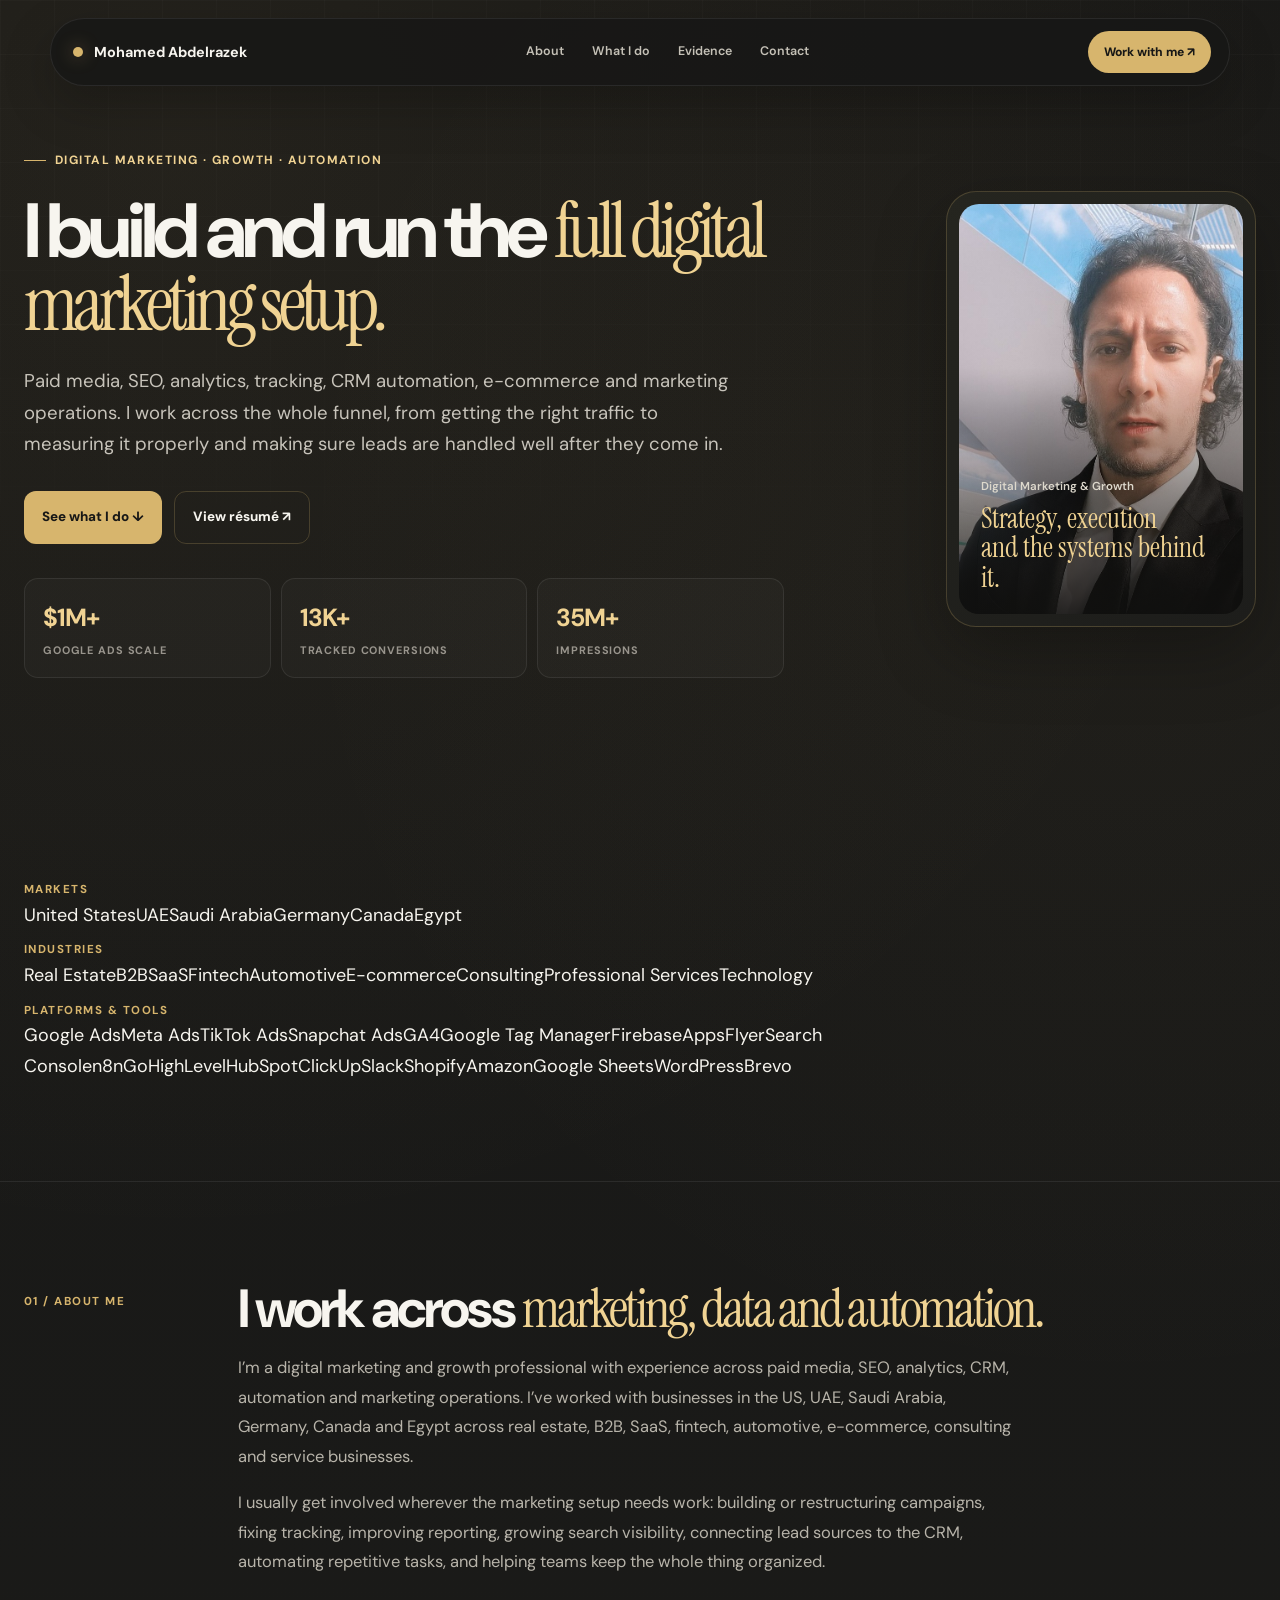
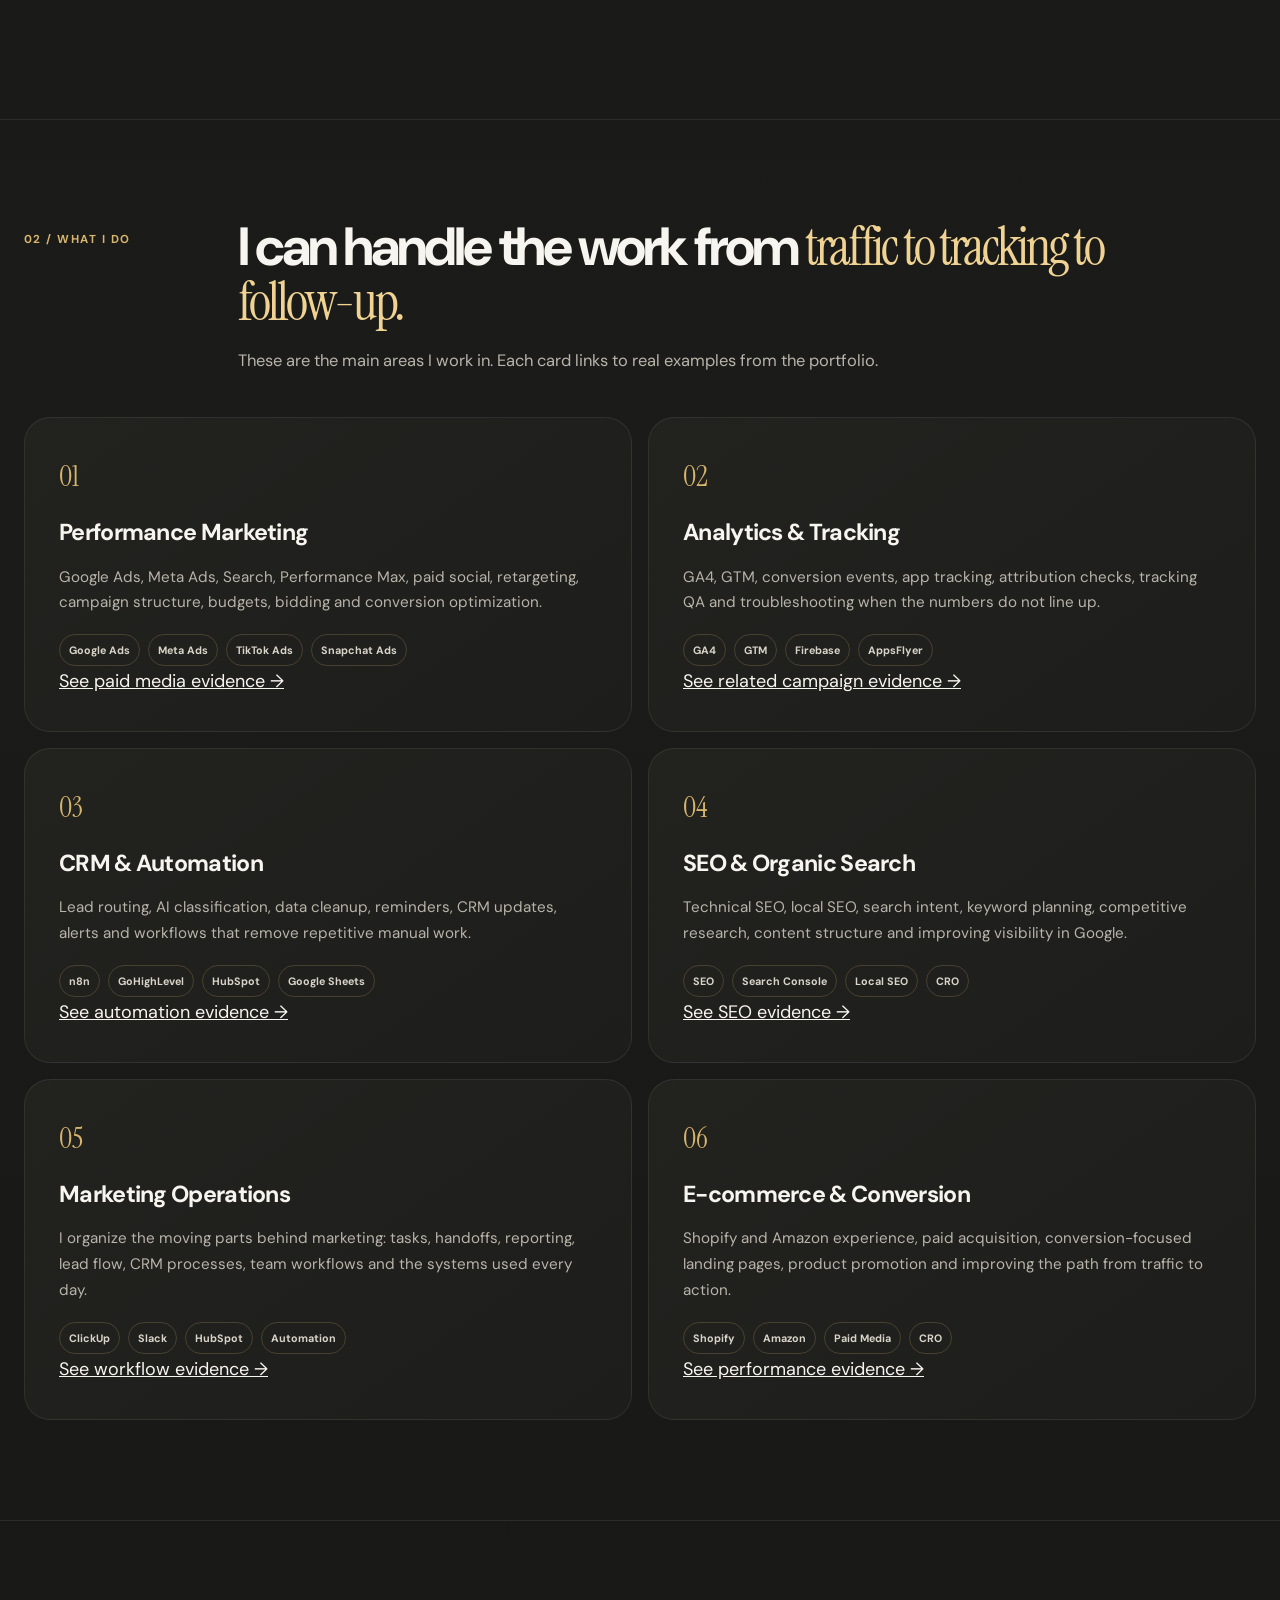
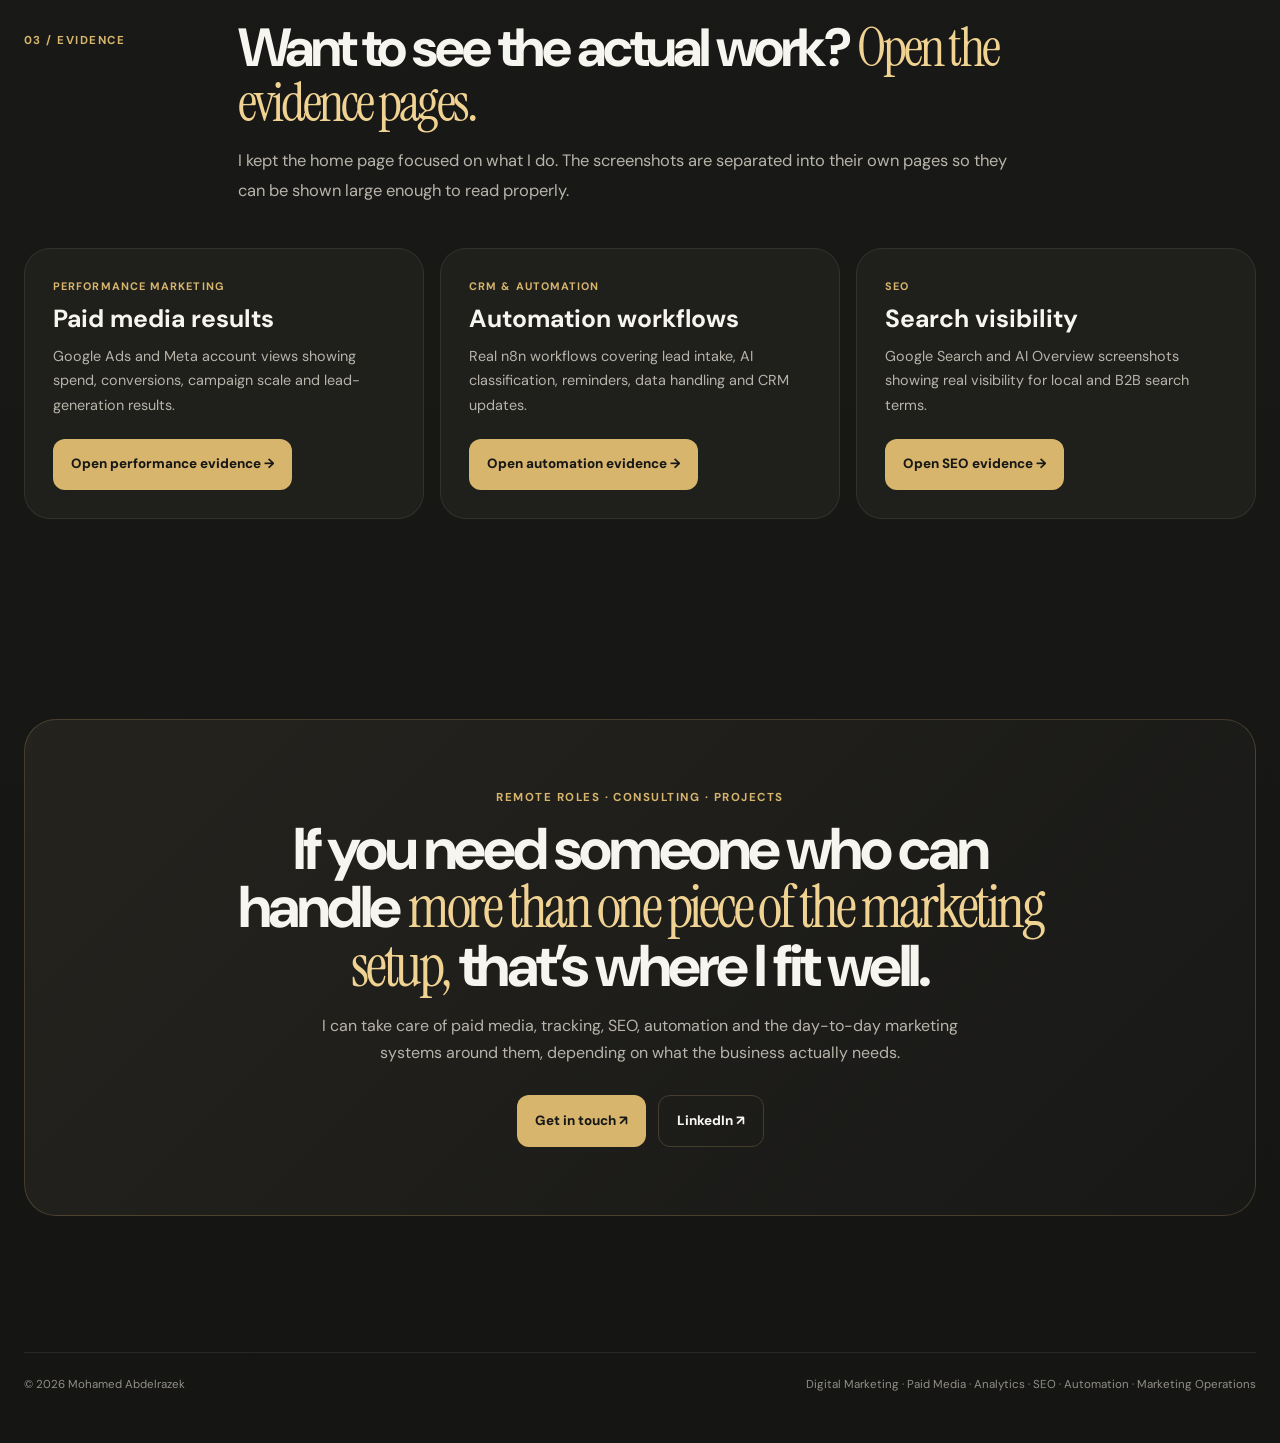
==== index.html @ c256bc40 "Rewrite portfolio home in natural language and broaden digital marketing positioning" ====
<!doctype html>
<html lang="en">
<head>
<meta charset="utf-8">
<meta name="viewport" content="width=device-width,initial-scale=1">
<meta name="theme-color" content="#171716">
<meta name="description" content="Mohamed Abdelrazek — Digital Marketing, Performance Marketing, SEO, Analytics, CRM Automation and Marketing Operations.">
<title>Mohamed Abdelrazek — Digital Marketing & Growth</title>
<link rel="preconnect" href="https://fonts.googleapis.com">
<link rel="preconnect" href="https://fonts.gstatic.com" crossorigin>
<link href="https://fonts.googleapis.com/css2?family=DM+Sans:wght@400;500;600;700;800&family=Instrument+Serif:ital@0;1&display=swap" rel="stylesheet">
<link rel="stylesheet" href="portfolio.css">
</head>
<body class="fade">
<div class="progress" id="progress"></div>

<nav class="nav" id="nav">
  <a class="brand" href="#top"><span class="brand-dot"></span>Mohamed Abdelrazek</a>
  <div class="navlinks">
    <a href="#about">About</a>
    <a href="#capabilities">What I do</a>
    <a href="#evidence">Evidence</a>
    <a href="#contact">Contact</a>
  </div>
  <a class="navcta" href="#contact">Work with me ↗</a>
  <button class="menu" id="menu" aria-label="Open navigation">☰</button>
</nav>

<main id="top">
<section class="hero">
  <div class="wrap hero-grid">
    <div>
      <div class="eyebrow">Digital Marketing · Growth · Automation</div>
      <h1>I build and run the <span class="serif">full digital marketing setup.</span></h1>
      <p class="hero-copy">Paid media, SEO, analytics, tracking, CRM automation, e-commerce and marketing operations. I work across the whole funnel, from getting the right traffic to measuring it properly and making sure leads are handled well after they come in.</p>

      <div class="actions">
        <a class="btn btn-gold" href="#capabilities">See what I do ↓</a>
        <a class="btn btn-outline" href="D-Mohamed_Abdelrazek_Resume.pdf" target="_blank" rel="noopener">View résumé ↗</a>
      </div>

      <div class="hero-metrics">
        <div class="hero-metric"><strong>$1M+</strong><span>Google Ads scale</span></div>
        <div class="hero-metric"><strong>13K+</strong><span>Tracked conversions</span></div>
        <div class="hero-metric"><strong>35M+</strong><span>Impressions</span></div>
      </div>
    </div>

    <div class="portrait-card">
      <div class="portrait">
        <div class="portrait-copy">
          <small>Digital Marketing & Growth</small>
          <strong>Strategy, execution<br>and the systems behind it.</strong>
        </div>
      </div>
    </div>
  </div>
</section>

<section id="overview" class="overview-section">
  <div class="wrap overview-grid">
    <div class="overview-block">
      <div class="kicker">Markets</div>
      <div class="overview-list">
        <span>United States</span><span>UAE</span><span>Saudi Arabia</span><span>Germany</span><span>Canada</span><span>Egypt</span>
      </div>
    </div>

    <div class="overview-block">
      <div class="kicker">Industries</div>
      <div class="overview-list">
        <span>Real Estate</span><span>B2B</span><span>SaaS</span><span>Fintech</span><span>Automotive</span><span>E-commerce</span><span>Consulting</span><span>Professional Services</span><span>Technology</span>
      </div>
    </div>

    <div class="overview-block">
      <div class="kicker">Platforms & tools</div>
      <div class="overview-list tools-list">
        <span>Google Ads</span><span>Meta Ads</span><span>TikTok Ads</span><span>Snapchat Ads</span><span>GA4</span><span>Google Tag Manager</span><span>Firebase</span><span>AppsFlyer</span><span>Search Console</span><span>n8n</span><span>GoHighLevel</span><span>HubSpot</span><span>ClickUp</span><span>Slack</span><span>Shopify</span><span>Amazon</span><span>Google Sheets</span><span>WordPress</span><span>Brevo</span>
      </div>
    </div>
  </div>
</section>

<div class="divider"></div>

<section id="about">
  <div class="wrap">
    <div class="section-head">
      <div class="kicker">01 / About me</div>
      <div>
        <h2 class="title">I work across <span class="serif">marketing, data and automation.</span></h2>
        <p class="sub">I’m a digital marketing and growth professional with experience across paid media, SEO, analytics, CRM, automation and marketing operations. I’ve worked with businesses in the US, UAE, Saudi Arabia, Germany, Canada and Egypt across real estate, B2B, SaaS, fintech, automotive, e-commerce, consulting and service businesses.</p>
        <p class="sub">I usually get involved wherever the marketing setup needs work: building or restructuring campaigns, fixing tracking, improving reporting, growing search visibility, connecting lead sources to the CRM, automating repetitive tasks, and helping teams keep the whole thing organized.</p>
      </div>
    </div>
  </div>
</section>

<div class="divider"></div>

<section id="capabilities">
  <div class="wrap">
    <div class="section-head">
      <div class="kicker">02 / What I do</div>
      <div>
        <h2 class="title">I can handle the work from <span class="serif">traffic to tracking to follow-up.</span></h2>
        <p class="sub">These are the main areas I work in. Each card links to real examples from the portfolio.</p>
      </div>
    </div>

    <div class="cap-grid cap-grid-six">
      <article class="cap cap-linked">
        <div class="num">01</div>
        <h3>Performance Marketing</h3>
        <p>Google Ads, Meta Ads, Search, Performance Max, paid social, retargeting, campaign structure, budgets, bidding and conversion optimization.</p>
        <div class="tags"><span class="tag">Google Ads</span><span class="tag">Meta Ads</span><span class="tag">TikTok Ads</span><span class="tag">Snapchat Ads</span></div>
        <a class="card-link" href="performance.html">See paid media evidence →</a>
      </article>

      <article class="cap cap-linked">
        <div class="num">02</div>
        <h3>Analytics & Tracking</h3>
        <p>GA4, GTM, conversion events, app tracking, attribution checks, tracking QA and troubleshooting when the numbers do not line up.</p>
        <div class="tags"><span class="tag">GA4</span><span class="tag">GTM</span><span class="tag">Firebase</span><span class="tag">AppsFlyer</span></div>
        <a class="card-link" href="performance.html">See related campaign evidence →</a>
      </article>

      <article class="cap cap-linked">
        <div class="num">03</div>
        <h3>CRM & Automation</h3>
        <p>Lead routing, AI classification, data cleanup, reminders, CRM updates, alerts and workflows that remove repetitive manual work.</p>
        <div class="tags"><span class="tag">n8n</span><span class="tag">GoHighLevel</span><span class="tag">HubSpot</span><span class="tag">Google Sheets</span></div>
        <a class="card-link" href="automation.html">See automation evidence →</a>
      </article>

      <article class="cap cap-linked">
        <div class="num">04</div>
        <h3>SEO & Organic Search</h3>
        <p>Technical SEO, local SEO, search intent, keyword planning, competitive research, content structure and improving visibility in Google.</p>
        <div class="tags"><span class="tag">SEO</span><span class="tag">Search Console</span><span class="tag">Local SEO</span><span class="tag">CRO</span></div>
        <a class="card-link" href="seo.html">See SEO evidence →</a>
      </article>

      <article class="cap cap-linked">
        <div class="num">05</div>
        <h3>Marketing Operations</h3>
        <p>I organize the moving parts behind marketing: tasks, handoffs, reporting, lead flow, CRM processes, team workflows and the systems used every day.</p>
        <div class="tags"><span class="tag">ClickUp</span><span class="tag">Slack</span><span class="tag">HubSpot</span><span class="tag">Automation</span></div>
        <a class="card-link" href="automation.html">See workflow evidence →</a>
      </article>

      <article class="cap cap-linked">
        <div class="num">06</div>
        <h3>E-commerce & Conversion</h3>
        <p>Shopify and Amazon experience, paid acquisition, conversion-focused landing pages, product promotion and improving the path from traffic to action.</p>
        <div class="tags"><span class="tag">Shopify</span><span class="tag">Amazon</span><span class="tag">Paid Media</span><span class="tag">CRO</span></div>
        <a class="card-link" href="performance.html">See performance evidence →</a>
      </article>
    </div>
  </div>
</section>

<div class="divider"></div>

<section id="evidence">
  <div class="wrap">
    <div class="section-head">
      <div class="kicker">03 / Evidence</div>
      <div>
        <h2 class="title">Want to see the actual work? <span class="serif">Open the evidence pages.</span></h2>
        <p class="sub">I kept the home page focused on what I do. The screenshots are separated into their own pages so they can be shown large enough to read properly.</p>
      </div>
    </div>

    <div class="evidence-home text-evidence">
      <article class="evidence-card evidence-text-card">
        <div class="evidence-body">
          <span class="mini">Performance Marketing</span>
          <h3>Paid media results</h3>
          <p>Google Ads and Meta account views showing spend, conversions, campaign scale and lead-generation results.</p>
          <a class="btn btn-gold" href="performance.html">Open performance evidence →</a>
        </div>
      </article>

      <article class="evidence-card evidence-text-card">
        <div class="evidence-body">
          <span class="mini">CRM & Automation</span>
          <h3>Automation workflows</h3>
          <p>Real n8n workflows covering lead intake, AI classification, reminders, data handling and CRM updates.</p>
          <a class="btn btn-gold" href="automation.html">Open automation evidence →</a>
        </div>
      </article>

      <article class="evidence-card evidence-text-card">
        <div class="evidence-body">
          <span class="mini">SEO</span>
          <h3>Search visibility</h3>
          <p>Google Search and AI Overview screenshots showing real visibility for local and B2B search terms.</p>
          <a class="btn btn-gold" href="seo.html">Open SEO evidence →</a>
        </div>
      </article>
    </div>
  </div>
</section>

<section id="contact">
  <div class="wrap">
    <div class="contact">
      <div class="kicker">Remote roles · consulting · projects</div>
      <h2>If you need someone who can handle <span class="serif">more than one piece of the marketing setup,</span> that’s where I fit well.</h2>
      <p>I can take care of paid media, tracking, SEO, automation and the day-to-day marketing systems around them, depending on what the business actually needs.</p>
      <div class="actions" style="justify-content:center">
        <a class="btn btn-gold" href="mailto:moe-abdelrazek@outlook.com">Get in touch ↗</a>
        <a class="btn btn-outline" href="https://www.linkedin.com/in/moe-abdelrazek/" target="_blank" rel="noopener">LinkedIn ↗</a>
      </div>
    </div>
  </div>
</section>
</main>

<footer>
  <div class="wrap foot">
    <span>© 2026 Mohamed Abdelrazek</span>
    <span>Digital Marketing · Paid Media · Analytics · SEO · Automation · Marketing Operations</span>
  </div>
</footer>

<script>
const p=document.getElementById('progress'),n=document.getElementById('nav'),m=document.getElementById('menu');
function prog(){const x=document.documentElement.scrollHeight-innerHeight;p.style.width=(x?scrollY/x*100:0)+'%'}
addEventListener('scroll',prog,{passive:true});prog();
m.addEventListener('click',()=>n.classList.toggle('open'));
document.querySelectorAll('.navlinks a').forEach(a=>a.addEventListener('click',()=>n.classList.remove('open')));
</script>
</body>
</html>
---- portfolio.css ----
:root{
  --bg:#171716;
  --bg2:#1d1d1a;
  --surface:#23231f;
  --surface2:#2a2924;
  --white:#f7f5ef;
  --muted:#b8b4aa;
  --gold:#d7b56d;
  --gold2:#f0d393;
  --line:rgba(215,181,109,.22);
  --line2:rgba(255,255,255,.08);
  --shadow:0 24px 70px rgba(0,0,0,.28);
  --max:1280px;
  --radius:26px;
}
*{box-sizing:border-box}
html{scroll-behavior:smooth}
body{
  margin:0;
  color:var(--white);
  background:
    radial-gradient(circle at 14% 3%,rgba(215,181,109,.07),transparent 24%),
    radial-gradient(circle at 88% 12%,rgba(215,181,109,.045),transparent 20%),
    linear-gradient(180deg,#171716 0%,#1b1b19 45%,#151514 100%);
  font-family:"DM Sans",system-ui,sans-serif;
  font-size:18px;
  line-height:1.7;
}
body:before{
  content:"";
  position:fixed;inset:0;z-index:-2;pointer-events:none;
  background-image:
    linear-gradient(rgba(255,255,255,.018) 1px,transparent 1px),
    linear-gradient(90deg,rgba(255,255,255,.018) 1px,transparent 1px);
  background-size:54px 54px;
  mask-image:linear-gradient(to bottom,#000,transparent 80%);
}
a{color:inherit}
img{max-width:100%}
.wrap{width:min(var(--max),calc(100% - 48px));margin:auto}
.progress{position:fixed;left:0;top:0;width:0;height:3px;z-index:4000;background:linear-gradient(90deg,var(--gold),var(--gold2))}
.nav{
  position:fixed;z-index:3000;top:18px;left:50%;transform:translateX(-50%);
  width:min(1180px,calc(100% - 30px));height:68px;
  padding:0 18px 0 22px;
  display:flex;align-items:center;justify-content:space-between;gap:18px;
  border:1px solid var(--line2);border-radius:999px;
  background:rgba(23,23,22,.88);backdrop-filter:blur(16px);
  box-shadow:0 18px 50px rgba(0,0,0,.22)
}
.brand{display:flex;align-items:center;gap:11px;text-decoration:none;font-size:.9rem;font-weight:700;white-space:nowrap}
.brand-dot{width:10px;height:10px;border-radius:50%;background:var(--gold);box-shadow:0 0 18px rgba(215,181,109,.45)}
.navlinks{display:flex;gap:4px}
.navlinks a{padding:9px 12px;border-radius:999px;text-decoration:none;color:#c5c1b7;font-size:.78rem;font-weight:600;transition:.18s ease}
.navlinks a:hover,.navlinks a.active{background:rgba(215,181,109,.11);color:var(--gold2)}
.navcta{padding:11px 16px;border-radius:999px;text-decoration:none;background:var(--gold);color:#171716;font-size:.76rem;font-weight:800;transition:.18s ease}
.navcta:hover{background:var(--gold2)}
.menu{display:none;border:0;background:none;color:var(--white);font-size:1.25rem;cursor:pointer}

.hero{min-height:760px;display:grid;align-items:center;padding:140px 0 92px}
.hero-grid{display:grid;grid-template-columns:minmax(0,1.38fr) minmax(290px,.62fr);gap:74px;align-items:center}
.eyebrow{display:inline-flex;align-items:center;gap:9px;color:var(--gold2);font-size:.75rem;font-weight:700;letter-spacing:.12em;text-transform:uppercase}
.eyebrow:before{content:"";width:22px;height:1px;background:var(--gold)}
h1,h2,h3,p{margin-top:0}
h1{max-width:840px;margin:24px 0 24px;font-size:clamp(3.5rem,6vw,6rem);line-height:.96;letter-spacing:-.065em}
.serif{font-family:"Instrument Serif",serif;font-weight:400;color:var(--gold2)}
.hero-copy{max-width:720px;color:#c7c3ba;font-size:1.16rem;line-height:1.7;margin-bottom:30px}
.actions{display:flex;flex-wrap:wrap;gap:12px}
.btn{display:inline-flex;align-items:center;justify-content:center;gap:8px;padding:14px 18px;border-radius:12px;text-decoration:none;font-size:.84rem;font-weight:800;transition:.18s ease}
.btn-gold{background:var(--gold);color:#171716}
.btn-gold:hover{background:var(--gold2)}
.btn-outline{border:1px solid var(--line);background:transparent;color:var(--white)}
.btn-outline:hover{border-color:var(--gold);color:var(--gold2)}
.hero-metrics{display:grid;grid-template-columns:repeat(3,1fr);gap:10px;margin-top:34px;max-width:760px}
.hero-metric{padding:18px;border:1px solid var(--line2);border-radius:14px;background:rgba(255,255,255,.025)}
.hero-metric strong{display:block;color:var(--gold2);font-size:1.55rem;letter-spacing:-.04em}
.hero-metric span{display:block;margin-top:2px;color:#99958d;font-size:.68rem;text-transform:uppercase;letter-spacing:.08em;font-weight:700}
.portrait-card{justify-self:end;width:310px;padding:12px;border:1px solid var(--line);border-radius:30px;background:linear-gradient(145deg,#25251f,#1d1d1b);box-shadow:var(--shadow)}
.portrait{height:410px;border-radius:20px;position:relative;overflow:hidden;background:linear-gradient(to top,rgba(16,16,15,.9),rgba(16,16,15,.02) 60%),url('profile.jpg') center 16%/cover no-repeat}
.portrait-copy{position:absolute;left:22px;right:22px;bottom:22px}
.portrait-copy small{color:#ddd8cc;font-size:.72rem;font-weight:600}
.portrait-copy strong{display:block;margin-top:4px;font-family:"Instrument Serif",serif;font-weight:400;color:var(--gold2);font-size:1.75rem;line-height:1.05}

.band{border-top:1px solid var(--line2);border-bottom:1px solid var(--line2);background:#1a1a18}
.band-row{display:grid;grid-template-columns:repeat(4,1fr)}
.band-item{padding:24px 26px;border-right:1px solid var(--line2)}
.band-item:last-child{border-right:0}
.band-item strong{display:block;color:var(--gold2);font-size:1.8rem;letter-spacing:-.04em}
.band-item span{font-size:.7rem;color:#99958d;text-transform:uppercase;letter-spacing:.08em;font-weight:700}

section{padding:100px 0}
.section-head{display:grid;grid-template-columns:180px 1fr;gap:34px;margin-bottom:42px}
.kicker{padding-top:10px;color:var(--gold);font-size:.72rem;font-weight:700;letter-spacing:.13em;text-transform:uppercase}
.title{max-width:880px;margin:0;font-size:clamp(2.6rem,4.2vw,4.4rem);line-height:1.02;letter-spacing:-.055em}
.sub{max-width:780px;margin:16px 0 0;color:var(--muted);font-size:1.03rem;line-height:1.8}
.divider{height:1px;background:var(--line2);margin:0}

.cap-grid{display:grid;grid-template-columns:repeat(2,1fr);gap:16px}
.cap{padding:34px;border:1px solid var(--line2);border-radius:var(--radius);background:linear-gradient(145deg,#22221f,#1d1d1b)}
.cap .num{font-family:"Instrument Serif",serif;color:var(--gold);font-size:1.8rem}
.cap h3{margin:12px 0 12px;font-size:1.45rem;letter-spacing:-.03em}
.cap p{margin:0;color:var(--muted);font-size:.95rem}
.tags{display:flex;flex-wrap:wrap;gap:8px;margin-top:18px}
.tag{padding:6px 9px;border:1px solid var(--line);border-radius:999px;color:#d9d4c9;font-size:.67rem;font-weight:700}

.approach{display:grid;grid-template-columns:1fr 1fr;gap:16px}
.approach-card{padding:36px;border-left:2px solid var(--gold);background:#1d1d1b}
.approach-card h3{font-size:1.5rem;margin-bottom:10px}
.approach-card p{color:var(--muted);font-size:.96rem;margin:0}

.evidence-home{display:grid;grid-template-columns:repeat(3,1fr);gap:16px}
.evidence-card{display:flex;flex-direction:column;overflow:hidden;border:1px solid var(--line2);border-radius:var(--radius);background:#1f1f1c;min-height:100%}
.evidence-preview{height:280px;position:relative;display:flex;align-items:center;justify-content:center;background:#111}
.evidence-preview img{width:100%;height:100%;object-fit:contain}
.evidence-body{padding:28px;display:flex;flex-direction:column;flex:1}
.evidence-body .mini{color:var(--gold);font-size:.68rem;font-weight:700;text-transform:uppercase;letter-spacing:.1em}
.evidence-body h3{font-size:1.55rem;line-height:1.15;margin:10px 0 10px}
.evidence-body p{color:var(--muted);font-size:.9rem;line-height:1.7;margin-bottom:22px}
.evidence-body .btn{margin-top:auto;align-self:flex-start}
.mask-paid{position:absolute;left:0;top:0;width:28%;height:100%;background:rgba(28,28,26,.82);backdrop-filter:blur(9px)}
.mask-paid:after{content:"CLIENT ANONYMIZED";position:absolute;left:12px;top:12px;padding:5px 7px;border:1px solid var(--line);border-radius:999px;background:#1b1b19;color:#d8d1c0;font-size:.48rem;font-weight:700;letter-spacing:.07em}
.mask-auto{position:absolute;left:0;top:0;width:56%;height:54px;background:rgba(27,27,25,.78);backdrop-filter:blur(10px)}

.markets{display:grid;grid-template-columns:1fr 1fr;gap:22px;padding:38px;border:1px solid var(--line2);border-radius:var(--radius);background:#1e1e1b}
.market-grid{display:grid;grid-template-columns:repeat(3,1fr);gap:8px}
.market{padding:13px 10px;text-align:center;border:1px solid var(--line2);border-radius:10px;color:#d8d3c8;font-size:.78rem;font-weight:700}
.industry-list{display:flex;flex-wrap:wrap;gap:8px}
.industry{padding:7px 10px;border:1px solid var(--line);border-radius:999px;color:#d6d0c4;font-size:.7rem;font-weight:700}

.contact{padding:68px 36px;text-align:center;border:1px solid var(--line);border-radius:32px;background:linear-gradient(135deg,#24231e,#181817)}
.contact .kicker{padding-top:0}
.contact h2{max-width:860px;margin:12px auto 16px;font-size:clamp(2.7rem,4.6vw,4.8rem);line-height:1;letter-spacing:-.055em}
.contact p{max-width:700px;margin:0 auto 28px;color:var(--muted);font-size:1rem}

footer{padding:36px 0 48px;color:#928e86;font-size:.72rem}
.foot{display:flex;justify-content:space-between;gap:18px;border-top:1px solid var(--line2);padding-top:22px}

/* evidence pages */
.proof-hero{padding:145px 0 58px}
.proof-hero h1{font-size:clamp(3.3rem,5.5vw,5.5rem);margin-bottom:18px}
.proof-hero p{max-width:790px;color:var(--muted);font-size:1.05rem}
.proof-nav{display:flex;flex-wrap:wrap;gap:10px;margin-top:26px}
.gallery{display:grid;grid-template-columns:1fr;gap:28px}
.shot{overflow:hidden;border:1px solid var(--line2);border-radius:26px;background:#20201d;box-shadow:0 16px 45px rgba(0,0,0,.18)}
.shot-media{position:relative;background:#0f0f0e;padding:18px;cursor:zoom-in}
.shot-media img{display:block;width:100%;height:auto;max-height:none;object-fit:contain;border-radius:12px}
.shot-caption{display:flex;justify-content:space-between;gap:18px;align-items:center;padding:18px 22px}
.shot-caption strong{font-size:1rem}
.shot-caption span{color:#9e9a90;font-size:.74rem}
.back{display:inline-flex;align-items:center;gap:8px;color:var(--gold2);text-decoration:none;font-size:.8rem;font-weight:700;margin-bottom:24px}
.notice{margin-bottom:32px;padding:18px 20px;border-left:2px solid var(--gold);background:#1d1d1a;color:#c9c4b8;font-size:.88rem}

/* lightbox */
.lightbox{position:fixed;inset:0;z-index:5000;display:none;align-items:center;justify-content:center;padding:22px;background:rgba(8,8,8,.94)}
.lightbox.open{display:flex}
.lightbox-stage{position:relative;max-width:97vw;max-height:94vh;overflow:auto;background:#111;padding:10px;border-radius:16px}
.lightbox img{display:block;width:auto;max-width:none;min-width:min(1600px,94vw);height:auto;border-radius:10px}
.lb-paid{position:absolute;left:10px;top:10px;width:28%;height:calc(100% - 20px);background:rgba(20,20,19,.82);backdrop-filter:blur(10px);border-radius:10px 0 0 10px}
.lb-auto{position:absolute;left:10px;top:10px;width:56%;height:58px;background:rgba(20,20,19,.82);backdrop-filter:blur(10px)}
.close{position:fixed;right:20px;top:18px;width:44px;height:44px;border-radius:50%;border:1px solid var(--line);background:#1c1c1a;color:var(--white);font-size:1.15rem;cursor:pointer}

/* intentionally restrained motion */
.fade{animation:fade .35s ease both}
@keyframes fade{from{opacity:0}to{opacity:1}}

@media(max-width:1000px){
  .navlinks{display:none}.menu{display:block}
  .nav.open .navlinks{display:flex;position:absolute;left:0;right:0;top:74px;flex-direction:column;padding:12px;border:1px solid var(--line2);border-radius:18px;background:#1b1b19}
  .hero-grid,.section-head,.markets{grid-template-columns:1fr}
  .portrait-card{justify-self:start}
  .section-head{gap:8px}
  .evidence-home{grid-template-columns:1fr}
  .evidence-preview{height:420px}
}
@media(max-width:760px){
  body{font-size:17px}.wrap{width:min(var(--max),calc(100% - 28px))}.navcta{display:none}
  .hero{min-height:auto;padding:118px 0 70px}h1{font-size:3.15rem}.title{font-size:2.6rem}
  .portrait-card{width:255px}.portrait{height:330px}
  .hero-metrics,.band-row,.cap-grid,.approach,.market-grid{grid-template-columns:1fr}
  .band-item{border-right:0;border-bottom:1px solid var(--line2)}.band-item:last-child{border-bottom:0}
  section{padding:74px 0}.evidence-preview{height:260px}
  .shot-media{padding:8px}.shot-caption,.foot{flex-direction:column;align-items:flex-start}
  .contact{padding:48px 22px}
}
@media(prefers-reduced-motion:reduce){*{animation:none!important;transition:none!important;scroll-behavior:auto!important}}
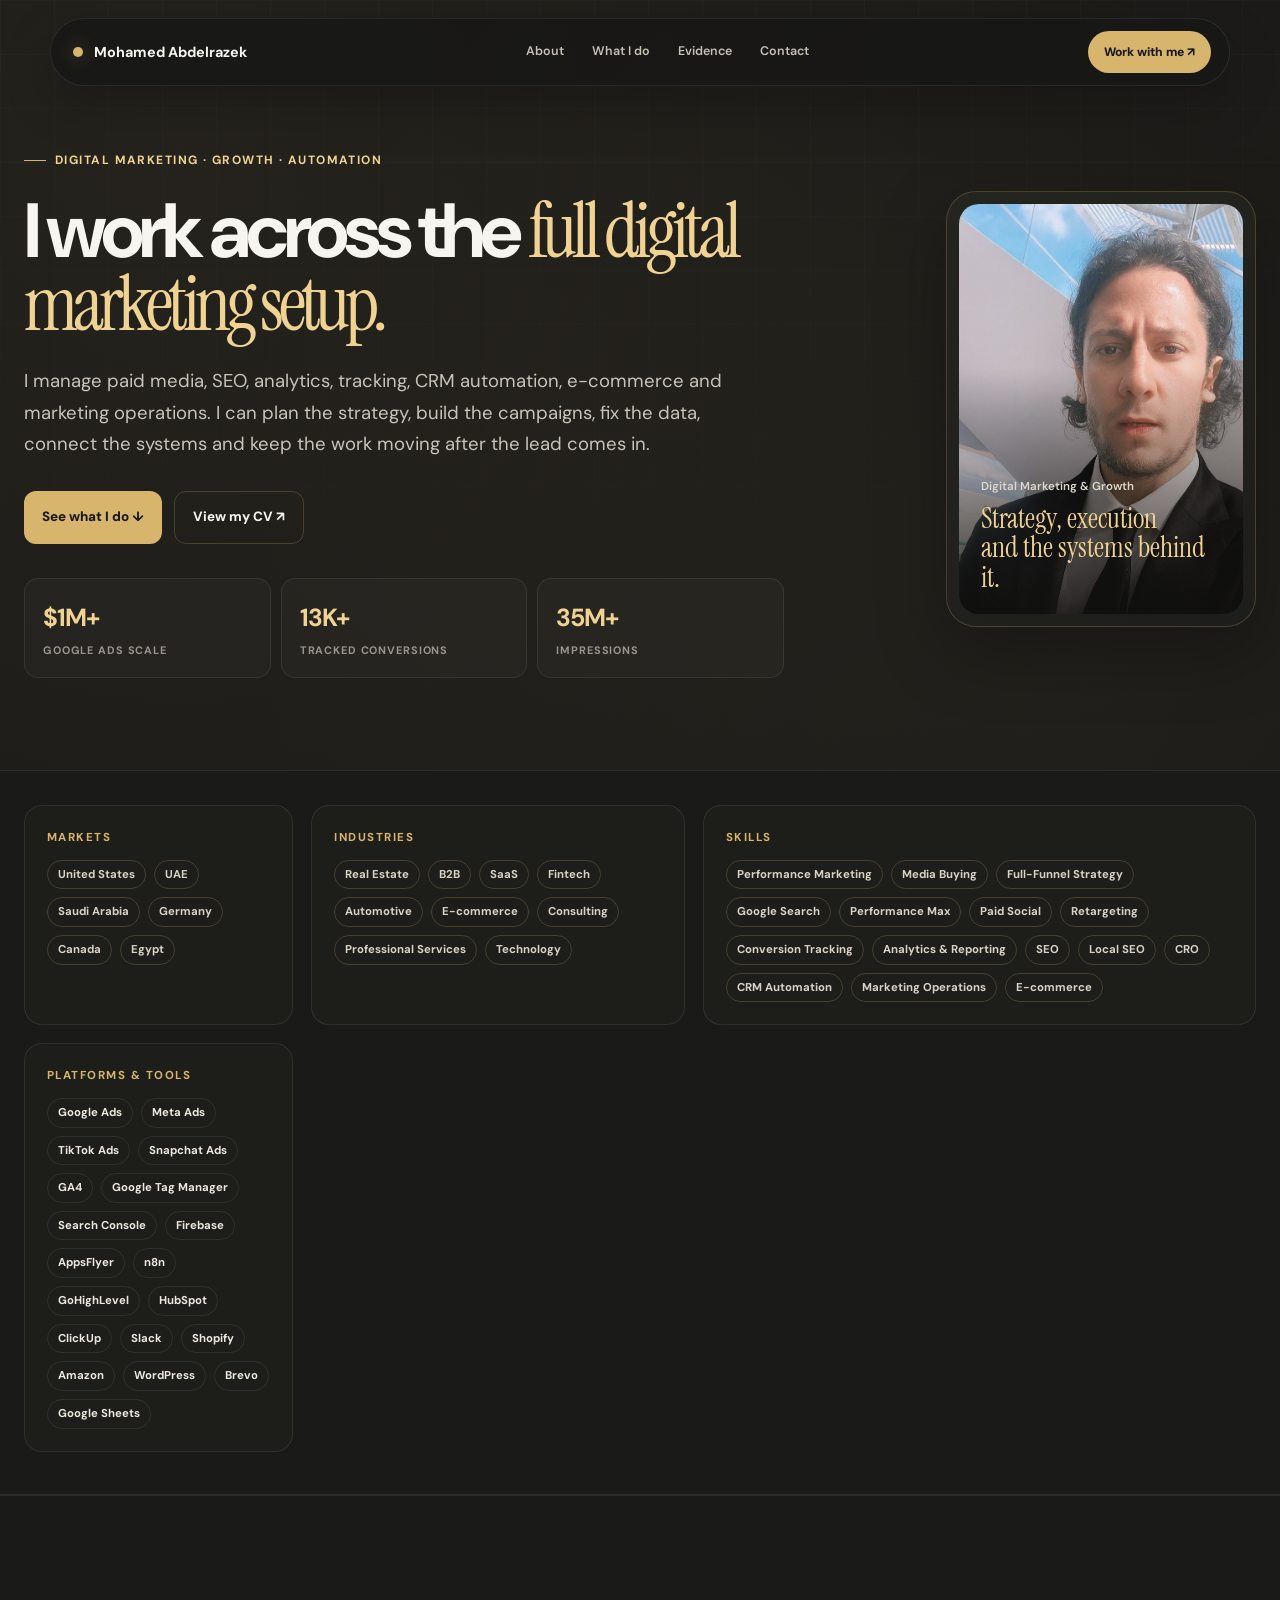
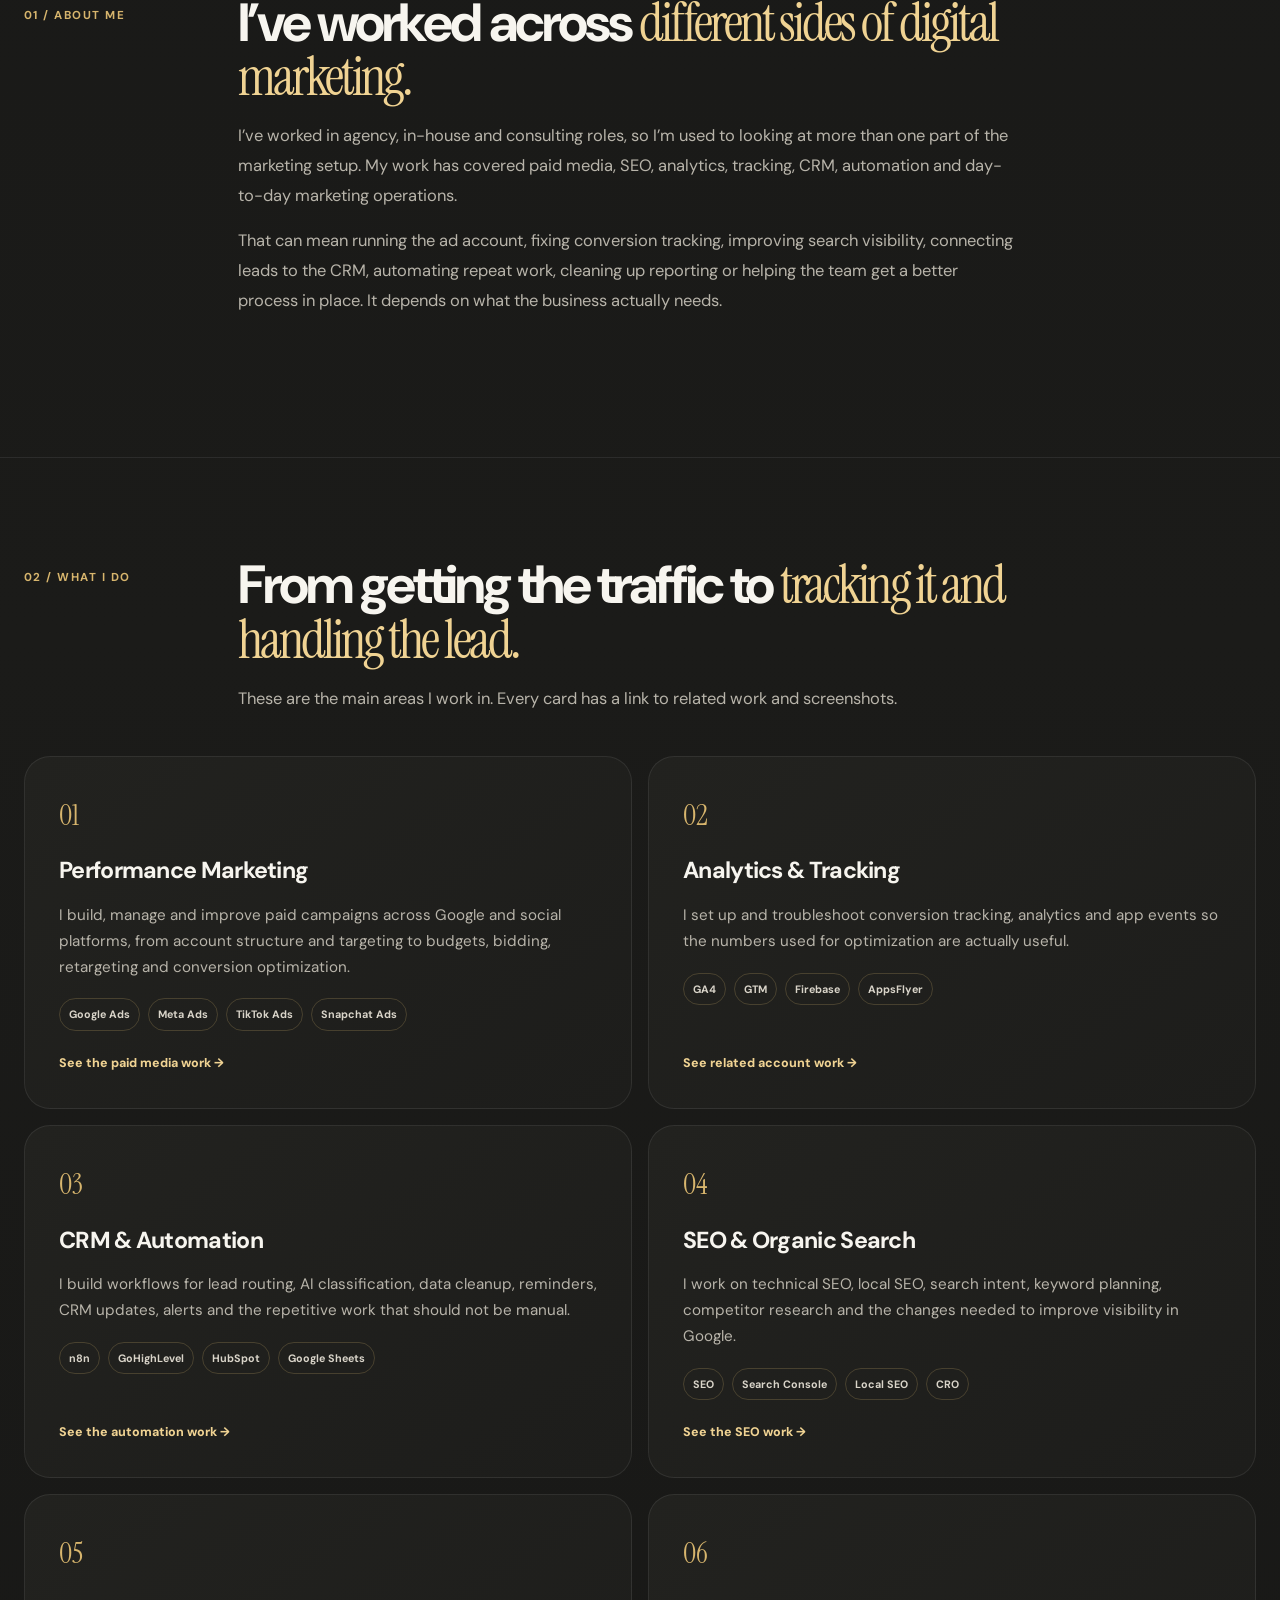
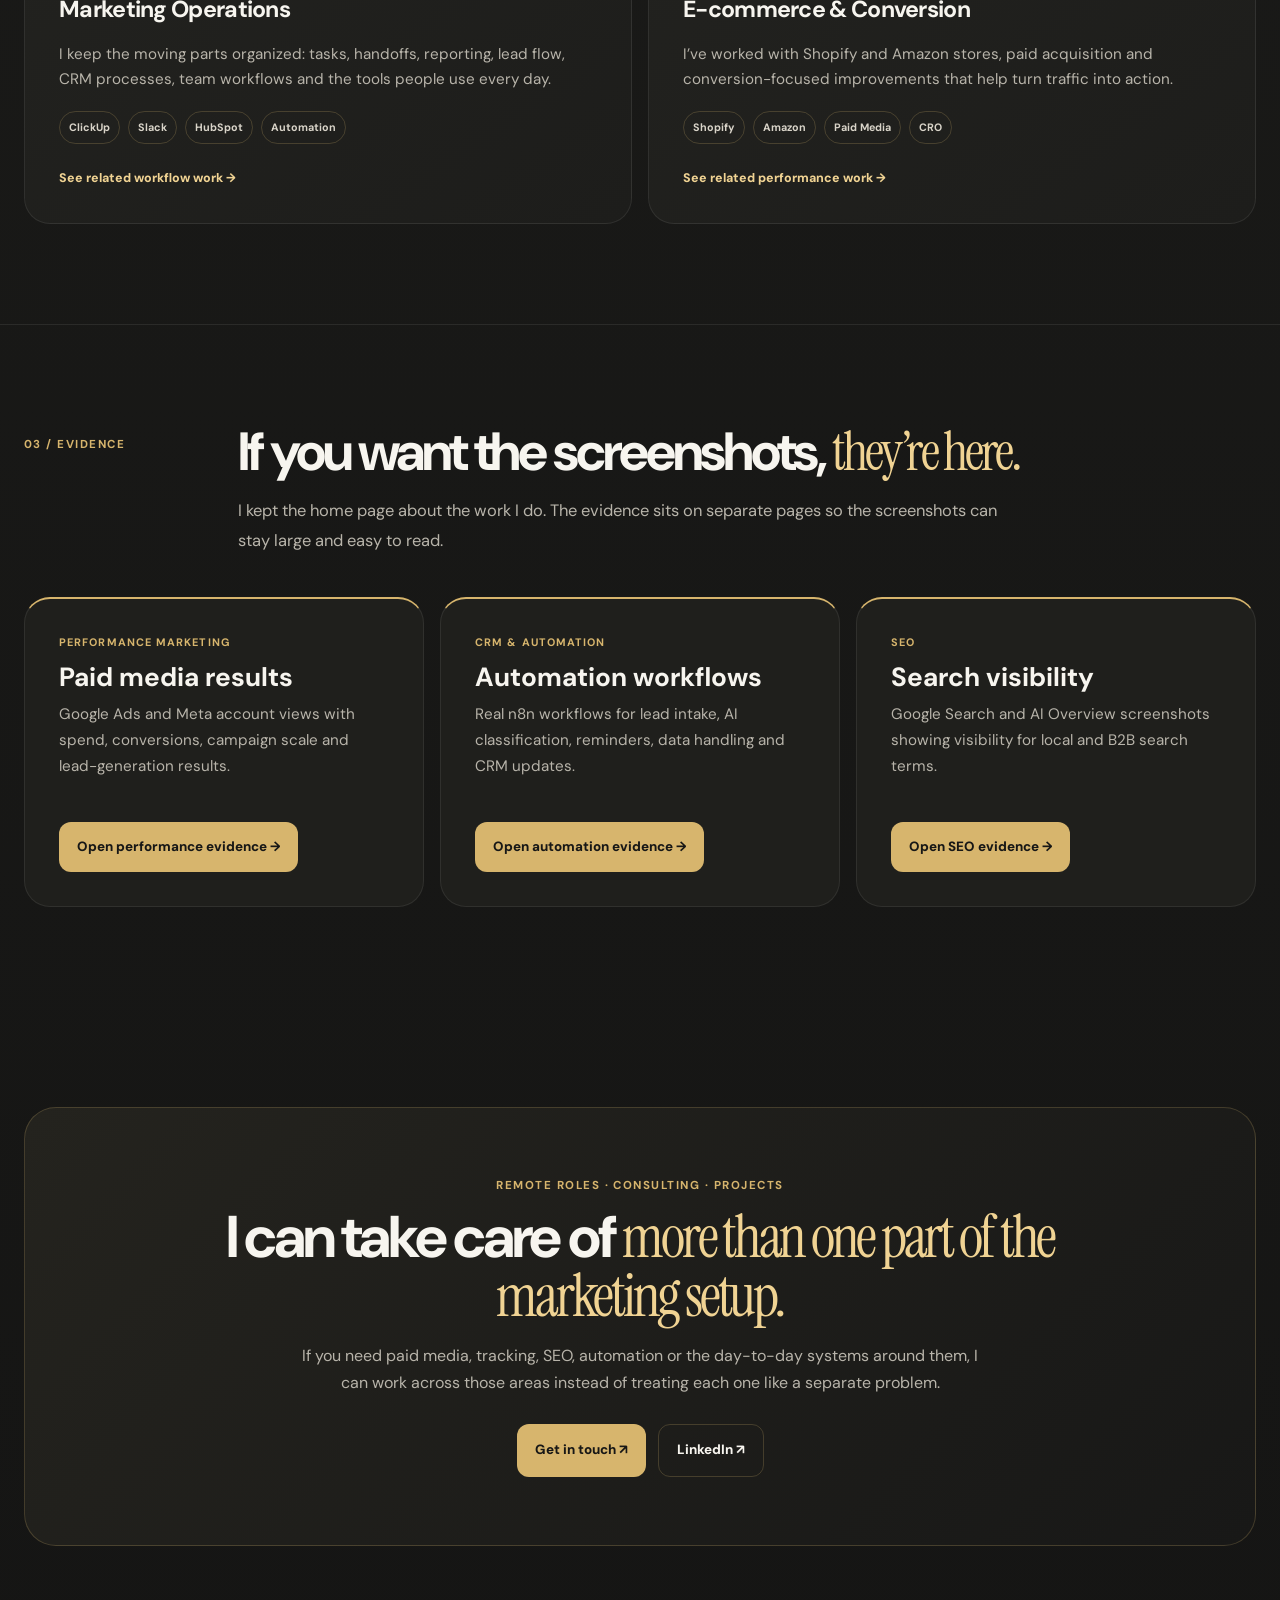
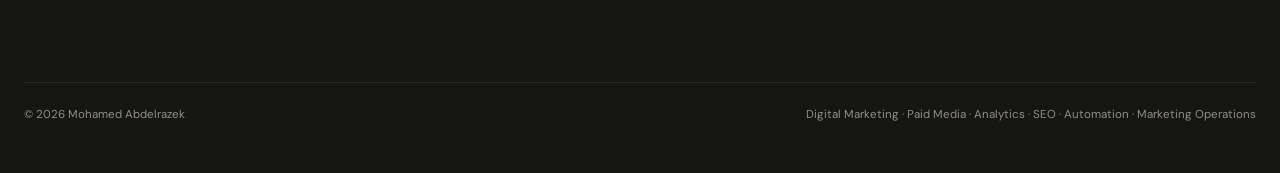
==== commit 84ec95af: "Rewrite portfolio copy in natural English and broaden full marketing positioning" ====
--- a/index.html
+++ b/index.html
@@ -31,12 +31,12 @@
   <div class="wrap hero-grid">
     <div>
       <div class="eyebrow">Digital Marketing · Growth · Automation</div>
-      <h1>I build and run the <span class="serif">full digital marketing setup.</span></h1>
-      <p class="hero-copy">Paid media, SEO, analytics, tracking, CRM automation, e-commerce and marketing operations. I work across the whole funnel, from getting the right traffic to measuring it properly and making sure leads are handled well after they come in.</p>
+      <h1>I work across the <span class="serif">full digital marketing setup.</span></h1>
+      <p class="hero-copy">I manage paid media, SEO, analytics, tracking, CRM automation, e-commerce and marketing operations. I can plan the strategy, build the campaigns, fix the data, connect the systems and keep the work moving after the lead comes in.</p>
 
       <div class="actions">
         <a class="btn btn-gold" href="#capabilities">See what I do ↓</a>
-        <a class="btn btn-outline" href="D-Mohamed_Abdelrazek_Resume.pdf" target="_blank" rel="noopener">View résumé ↗</a>
+        <a class="btn btn-outline" href="Mohamed%20Abdelrazek%20-%20CV.pdf" target="_blank" rel="noopener">View my CV ↗</a>
       </div>
 
       <div class="hero-metrics">
@@ -58,7 +58,7 @@
 </section>
 
 <section id="overview" class="overview-section">
-  <div class="wrap overview-grid">
+  <div class="wrap overview-grid overview-grid-four">
     <div class="overview-block">
       <div class="kicker">Markets</div>
       <div class="overview-list">
@@ -73,10 +73,17 @@
       </div>
     </div>
 
-    <div class="overview-block">
+    <div class="overview-block overview-wide">
+      <div class="kicker">Skills</div>
+      <div class="overview-list">
+        <span>Performance Marketing</span><span>Media Buying</span><span>Full-Funnel Strategy</span><span>Google Search</span><span>Performance Max</span><span>Paid Social</span><span>Retargeting</span><span>Conversion Tracking</span><span>Analytics & Reporting</span><span>SEO</span><span>Local SEO</span><span>CRO</span><span>CRM Automation</span><span>Marketing Operations</span><span>E-commerce</span>
+      </div>
+    </div>
+
+    <div class="overview-block overview-wide">
       <div class="kicker">Platforms & tools</div>
       <div class="overview-list tools-list">
-        <span>Google Ads</span><span>Meta Ads</span><span>TikTok Ads</span><span>Snapchat Ads</span><span>GA4</span><span>Google Tag Manager</span><span>Firebase</span><span>AppsFlyer</span><span>Search Console</span><span>n8n</span><span>GoHighLevel</span><span>HubSpot</span><span>ClickUp</span><span>Slack</span><span>Shopify</span><span>Amazon</span><span>Google Sheets</span><span>WordPress</span><span>Brevo</span>
+        <span>Google Ads</span><span>Meta Ads</span><span>TikTok Ads</span><span>Snapchat Ads</span><span>GA4</span><span>Google Tag Manager</span><span>Search Console</span><span>Firebase</span><span>AppsFlyer</span><span>n8n</span><span>GoHighLevel</span><span>HubSpot</span><span>ClickUp</span><span>Slack</span><span>Shopify</span><span>Amazon</span><span>WordPress</span><span>Brevo</span><span>Google Sheets</span>
       </div>
     </div>
   </div>
@@ -89,9 +96,9 @@
     <div class="section-head">
       <div class="kicker">01 / About me</div>
       <div>
-        <h2 class="title">I work across <span class="serif">marketing, data and automation.</span></h2>
-        <p class="sub">I’m a digital marketing and growth professional with experience across paid media, SEO, analytics, CRM, automation and marketing operations. I’ve worked with businesses in the US, UAE, Saudi Arabia, Germany, Canada and Egypt across real estate, B2B, SaaS, fintech, automotive, e-commerce, consulting and service businesses.</p>
-        <p class="sub">I usually get involved wherever the marketing setup needs work: building or restructuring campaigns, fixing tracking, improving reporting, growing search visibility, connecting lead sources to the CRM, automating repetitive tasks, and helping teams keep the whole thing organized.</p>
+        <h2 class="title">I’ve worked across <span class="serif">different sides of digital marketing.</span></h2>
+        <p class="sub">I’ve worked in agency, in-house and consulting roles, so I’m used to looking at more than one part of the marketing setup. My work has covered paid media, SEO, analytics, tracking, CRM, automation and day-to-day marketing operations.</p>
+        <p class="sub">That can mean running the ad account, fixing conversion tracking, improving search visibility, connecting leads to the CRM, automating repeat work, cleaning up reporting or helping the team get a better process in place. It depends on what the business actually needs.</p>
       </div>
     </div>
   </div>
@@ -104,8 +111,8 @@
     <div class="section-head">
       <div class="kicker">02 / What I do</div>
       <div>
-        <h2 class="title">I can handle the work from <span class="serif">traffic to tracking to follow-up.</span></h2>
-        <p class="sub">These are the main areas I work in. Each card links to real examples from the portfolio.</p>
+        <h2 class="title">From getting the traffic to <span class="serif">tracking it and handling the lead.</span></h2>
+        <p class="sub">These are the main areas I work in. Every card has a link to related work and screenshots.</p>
       </div>
     </div>
 
@@ -113,49 +120,49 @@
       <article class="cap cap-linked">
         <div class="num">01</div>
         <h3>Performance Marketing</h3>
-        <p>Google Ads, Meta Ads, Search, Performance Max, paid social, retargeting, campaign structure, budgets, bidding and conversion optimization.</p>
+        <p>I build, manage and improve paid campaigns across Google and social platforms, from account structure and targeting to budgets, bidding, retargeting and conversion optimization.</p>
         <div class="tags"><span class="tag">Google Ads</span><span class="tag">Meta Ads</span><span class="tag">TikTok Ads</span><span class="tag">Snapchat Ads</span></div>
-        <a class="card-link" href="performance.html">See paid media evidence →</a>
+        <a class="card-link" href="performance.html">See the paid media work →</a>
       </article>
 
       <article class="cap cap-linked">
         <div class="num">02</div>
         <h3>Analytics & Tracking</h3>
-        <p>GA4, GTM, conversion events, app tracking, attribution checks, tracking QA and troubleshooting when the numbers do not line up.</p>
+        <p>I set up and troubleshoot conversion tracking, analytics and app events so the numbers used for optimization are actually useful.</p>
         <div class="tags"><span class="tag">GA4</span><span class="tag">GTM</span><span class="tag">Firebase</span><span class="tag">AppsFlyer</span></div>
-        <a class="card-link" href="performance.html">See related campaign evidence →</a>
+        <a class="card-link" href="performance.html">See related account work →</a>
       </article>
 
       <article class="cap cap-linked">
         <div class="num">03</div>
         <h3>CRM & Automation</h3>
-        <p>Lead routing, AI classification, data cleanup, reminders, CRM updates, alerts and workflows that remove repetitive manual work.</p>
+        <p>I build workflows for lead routing, AI classification, data cleanup, reminders, CRM updates, alerts and the repetitive work that should not be manual.</p>
         <div class="tags"><span class="tag">n8n</span><span class="tag">GoHighLevel</span><span class="tag">HubSpot</span><span class="tag">Google Sheets</span></div>
-        <a class="card-link" href="automation.html">See automation evidence →</a>
+        <a class="card-link" href="automation.html">See the automation work →</a>
       </article>
 
       <article class="cap cap-linked">
         <div class="num">04</div>
         <h3>SEO & Organic Search</h3>
-        <p>Technical SEO, local SEO, search intent, keyword planning, competitive research, content structure and improving visibility in Google.</p>
+        <p>I work on technical SEO, local SEO, search intent, keyword planning, competitor research and the changes needed to improve visibility in Google.</p>
         <div class="tags"><span class="tag">SEO</span><span class="tag">Search Console</span><span class="tag">Local SEO</span><span class="tag">CRO</span></div>
-        <a class="card-link" href="seo.html">See SEO evidence →</a>
+        <a class="card-link" href="seo.html">See the SEO work →</a>
       </article>
 
       <article class="cap cap-linked">
         <div class="num">05</div>
         <h3>Marketing Operations</h3>
-        <p>I organize the moving parts behind marketing: tasks, handoffs, reporting, lead flow, CRM processes, team workflows and the systems used every day.</p>
+        <p>I keep the moving parts organized: tasks, handoffs, reporting, lead flow, CRM processes, team workflows and the tools people use every day.</p>
         <div class="tags"><span class="tag">ClickUp</span><span class="tag">Slack</span><span class="tag">HubSpot</span><span class="tag">Automation</span></div>
-        <a class="card-link" href="automation.html">See workflow evidence →</a>
+        <a class="card-link" href="automation.html">See related workflow work →</a>
       </article>
 
       <article class="cap cap-linked">
         <div class="num">06</div>
         <h3>E-commerce & Conversion</h3>
-        <p>Shopify and Amazon experience, paid acquisition, conversion-focused landing pages, product promotion and improving the path from traffic to action.</p>
+        <p>I’ve worked with Shopify and Amazon stores, paid acquisition and conversion-focused improvements that help turn traffic into action.</p>
         <div class="tags"><span class="tag">Shopify</span><span class="tag">Amazon</span><span class="tag">Paid Media</span><span class="tag">CRO</span></div>
-        <a class="card-link" href="performance.html">See performance evidence →</a>
+        <a class="card-link" href="performance.html">See related performance work →</a>
       </article>
     </div>
   </div>
@@ -168,8 +175,8 @@
     <div class="section-head">
       <div class="kicker">03 / Evidence</div>
       <div>
-        <h2 class="title">Want to see the actual work? <span class="serif">Open the evidence pages.</span></h2>
-        <p class="sub">I kept the home page focused on what I do. The screenshots are separated into their own pages so they can be shown large enough to read properly.</p>
+        <h2 class="title">If you want the screenshots, <span class="serif">they’re here.</span></h2>
+        <p class="sub">I kept the home page about the work I do. The evidence sits on separate pages so the screenshots can stay large and easy to read.</p>
       </div>
     </div>
 
@@ -178,7 +185,7 @@
         <div class="evidence-body">
           <span class="mini">Performance Marketing</span>
           <h3>Paid media results</h3>
-          <p>Google Ads and Meta account views showing spend, conversions, campaign scale and lead-generation results.</p>
+          <p>Google Ads and Meta account views with spend, conversions, campaign scale and lead-generation results.</p>
           <a class="btn btn-gold" href="performance.html">Open performance evidence →</a>
         </div>
       </article>
@@ -187,7 +194,7 @@
         <div class="evidence-body">
           <span class="mini">CRM & Automation</span>
           <h3>Automation workflows</h3>
-          <p>Real n8n workflows covering lead intake, AI classification, reminders, data handling and CRM updates.</p>
+          <p>Real n8n workflows for lead intake, AI classification, reminders, data handling and CRM updates.</p>
           <a class="btn btn-gold" href="automation.html">Open automation evidence →</a>
         </div>
       </article>
@@ -196,7 +203,7 @@
         <div class="evidence-body">
           <span class="mini">SEO</span>
           <h3>Search visibility</h3>
-          <p>Google Search and AI Overview screenshots showing real visibility for local and B2B search terms.</p>
+          <p>Google Search and AI Overview screenshots showing visibility for local and B2B search terms.</p>
           <a class="btn btn-gold" href="seo.html">Open SEO evidence →</a>
         </div>
       </article>
@@ -208,8 +215,8 @@
   <div class="wrap">
     <div class="contact">
       <div class="kicker">Remote roles · consulting · projects</div>
-      <h2>If you need someone who can handle <span class="serif">more than one piece of the marketing setup,</span> that’s where I fit well.</h2>
-      <p>I can take care of paid media, tracking, SEO, automation and the day-to-day marketing systems around them, depending on what the business actually needs.</p>
+      <h2>I can take care of <span class="serif">more than one part of the marketing setup.</span></h2>
+      <p>If you need paid media, tracking, SEO, automation or the day-to-day systems around them, I can work across those areas instead of treating each one like a separate problem.</p>
       <div class="actions" style="justify-content:center">
         <a class="btn btn-gold" href="mailto:moe-abdelrazek@outlook.com">Get in touch ↗</a>
         <a class="btn btn-outline" href="https://www.linkedin.com/in/moe-abdelrazek/" target="_blank" rel="noopener">LinkedIn ↗</a>
--- a/portfolio.css
+++ b/portfolio.css
@@ -183,3 +183,24 @@
   .contact{padding:48px 22px}
 }
 @media(prefers-reduced-motion:reduce){*{animation:none!important;transition:none!important;scroll-behavior:auto!important}}
+
+
+/* Homepage overview and linked capability updates */
+.overview-section{padding:34px 0 42px;background:#1a1a18;border-top:1px solid var(--line2);border-bottom:1px solid var(--line2)}
+.overview-grid{display:grid;grid-template-columns:.9fr 1.25fr 1.85fr;gap:18px}
+.overview-block{padding:22px;border:1px solid var(--line2);border-radius:18px;background:#1d1d1a}
+.overview-block .kicker{padding-top:0;margin-bottom:12px}
+.overview-list{display:flex;flex-wrap:wrap;gap:8px}
+.overview-list span{padding:7px 10px;border:1px solid var(--line);border-radius:999px;color:#d9d3c6;font-size:.71rem;font-weight:700;line-height:1.2}
+.tools-list span{border-color:var(--line2);color:#ece8de}
+.cap-grid-six{grid-template-columns:repeat(2,1fr)}
+.cap-linked{display:flex;flex-direction:column;min-height:330px}
+.cap-linked .card-link{margin-top:auto;padding-top:22px;color:var(--gold2);text-decoration:none;font-size:.78rem;font-weight:800}
+.cap-linked .card-link:hover{text-decoration:underline}
+.text-evidence .evidence-card{border-top:2px solid var(--gold);min-height:310px}
+.evidence-text-card .evidence-body{padding:34px}
+.evidence-text-card .evidence-body h3{font-size:1.65rem}
+.evidence-text-card .evidence-body p{font-size:.95rem}
+.evidence-text-card .btn{margin-top:auto}
+@media(max-width:1000px){.overview-grid{grid-template-columns:1fr}.cap-grid-six{grid-template-columns:1fr 1fr}}
+@media(max-width:760px){.cap-grid-six{grid-template-columns:1fr}.overview-section{padding:26px 0}.overview-block{padding:18px}.cap-linked{min-height:auto}}
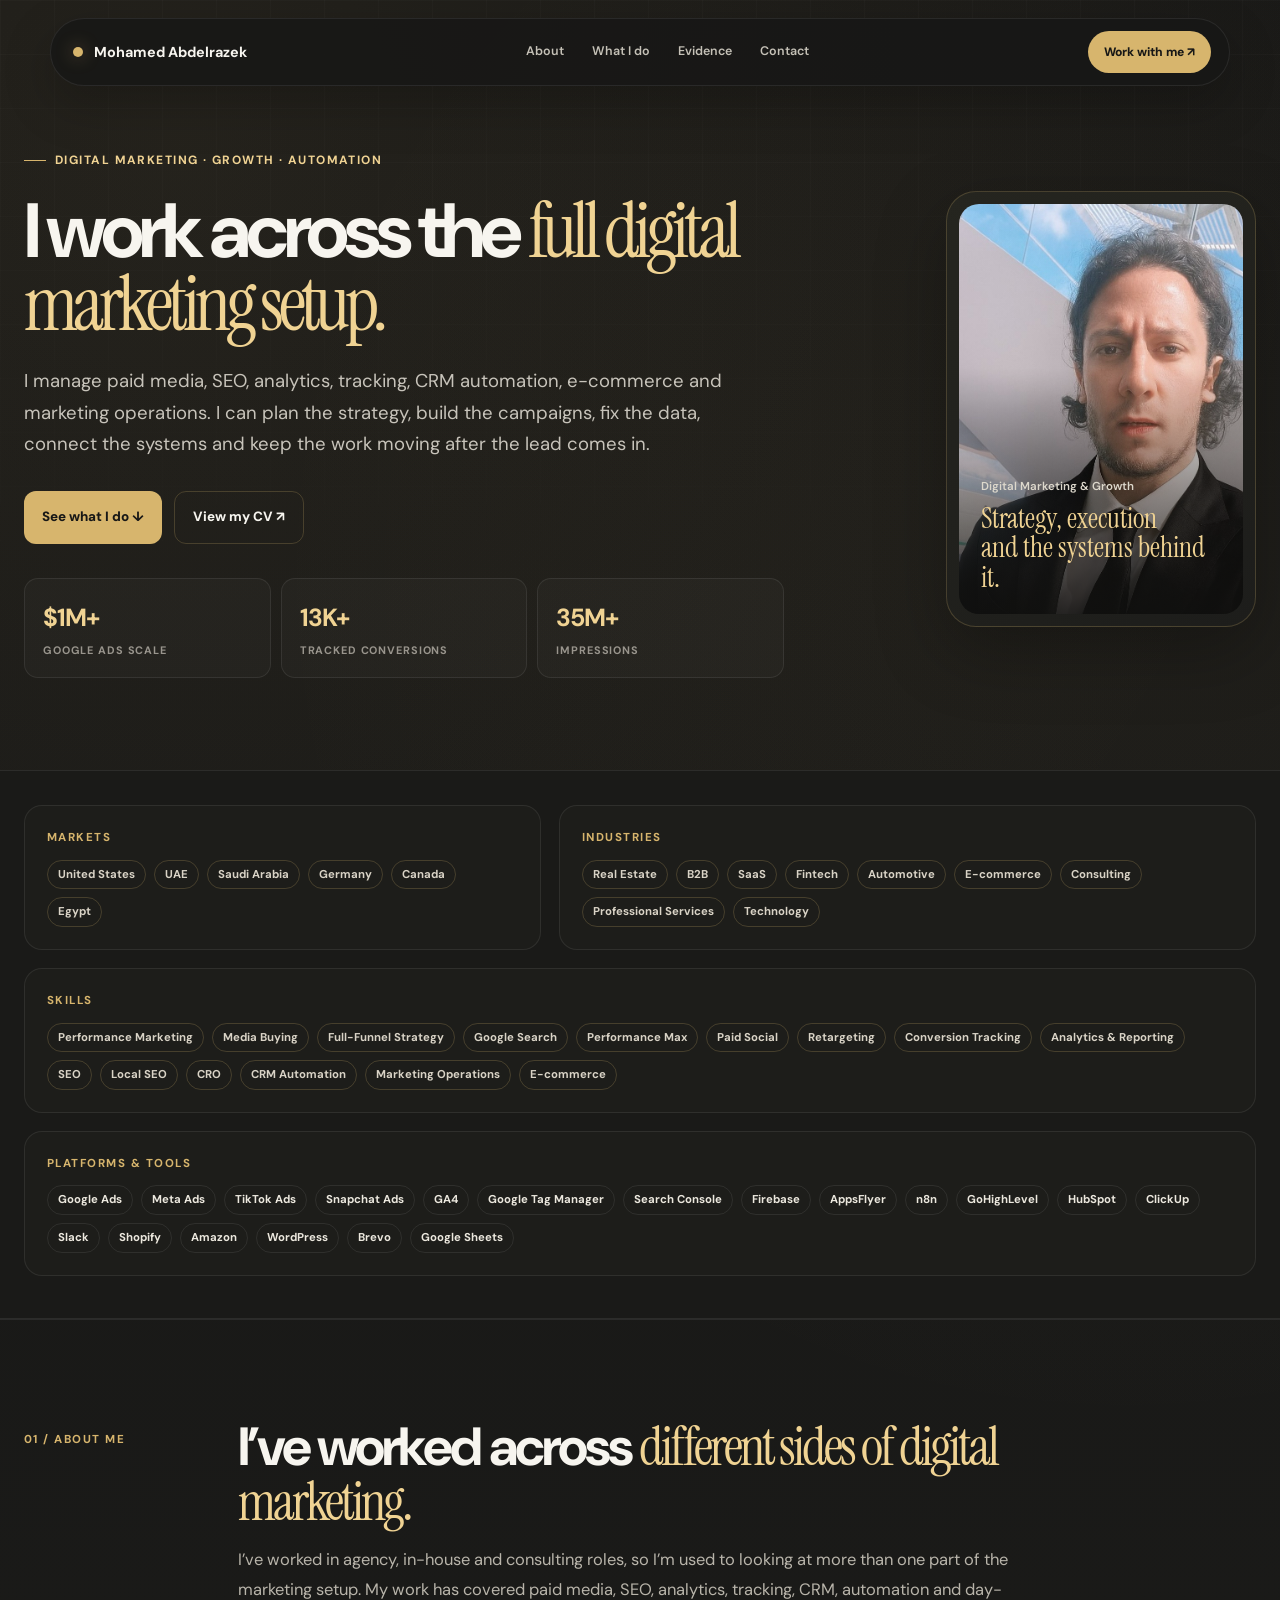
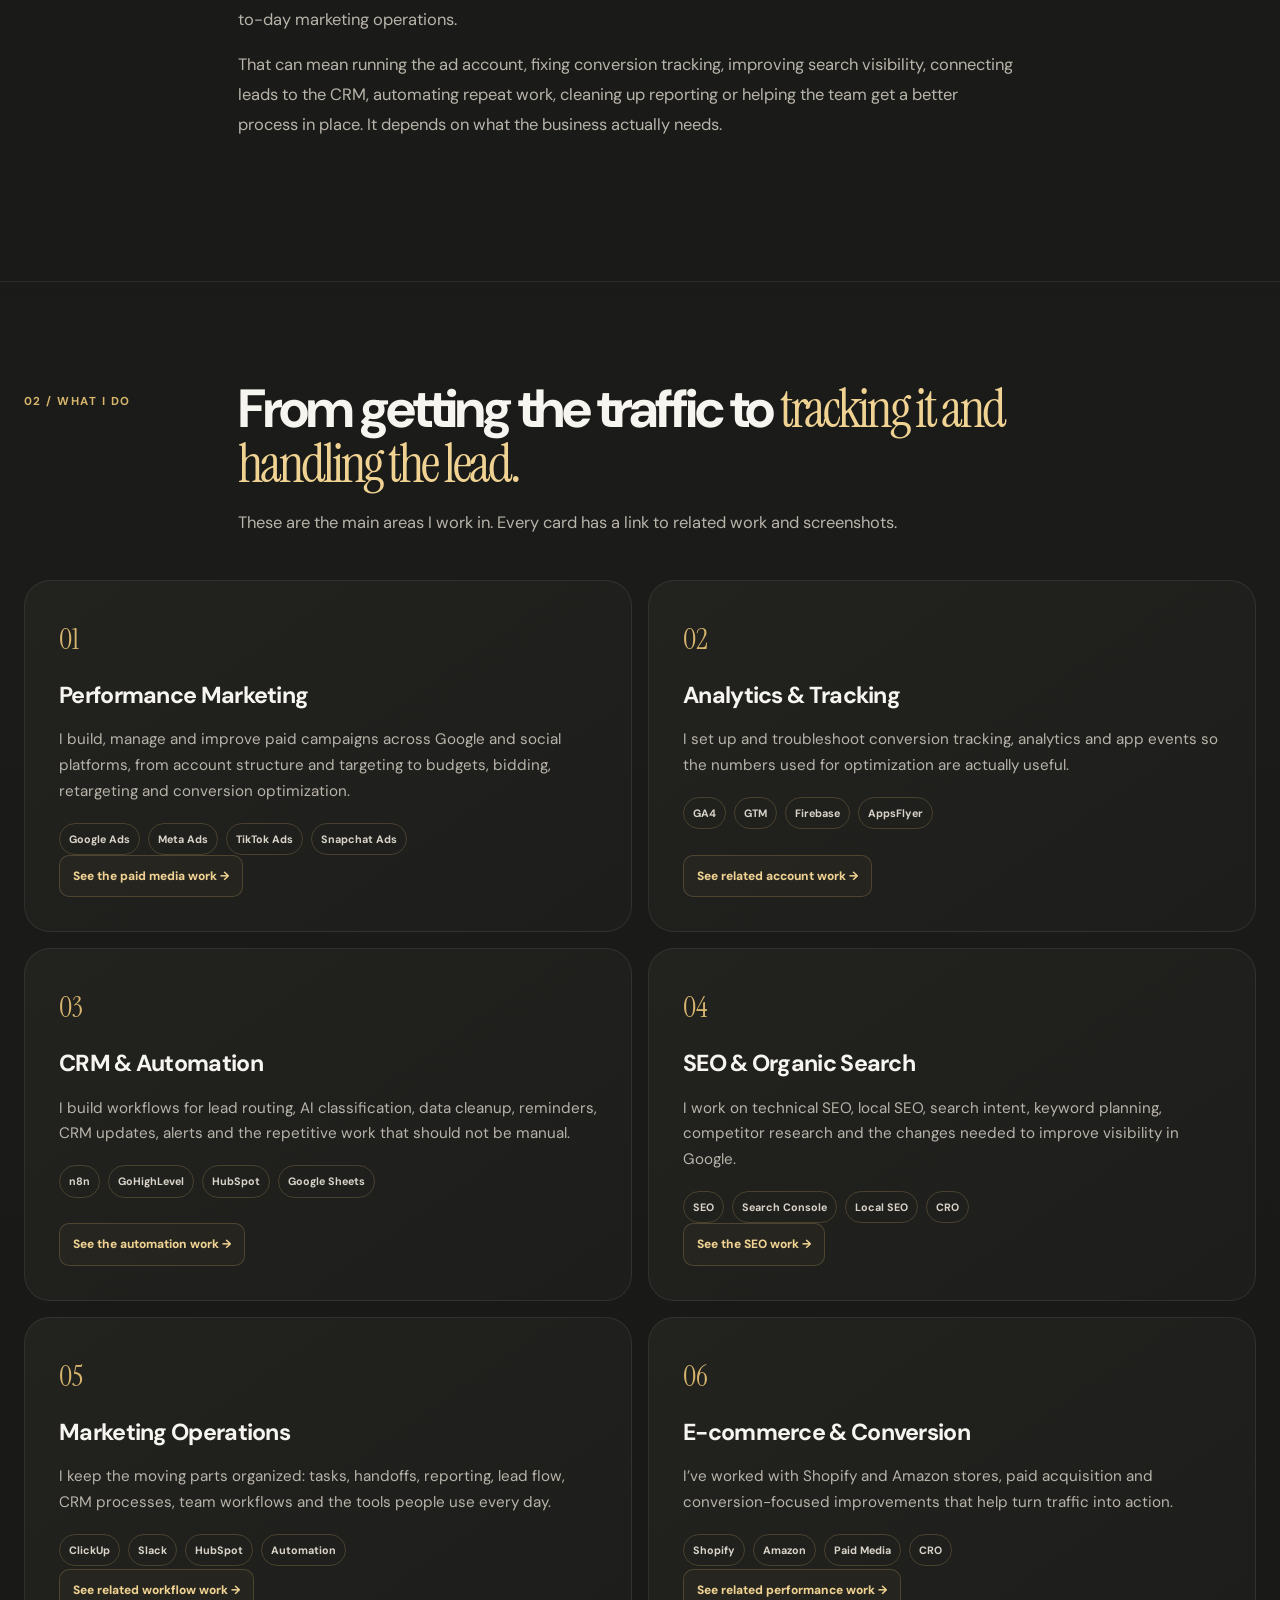
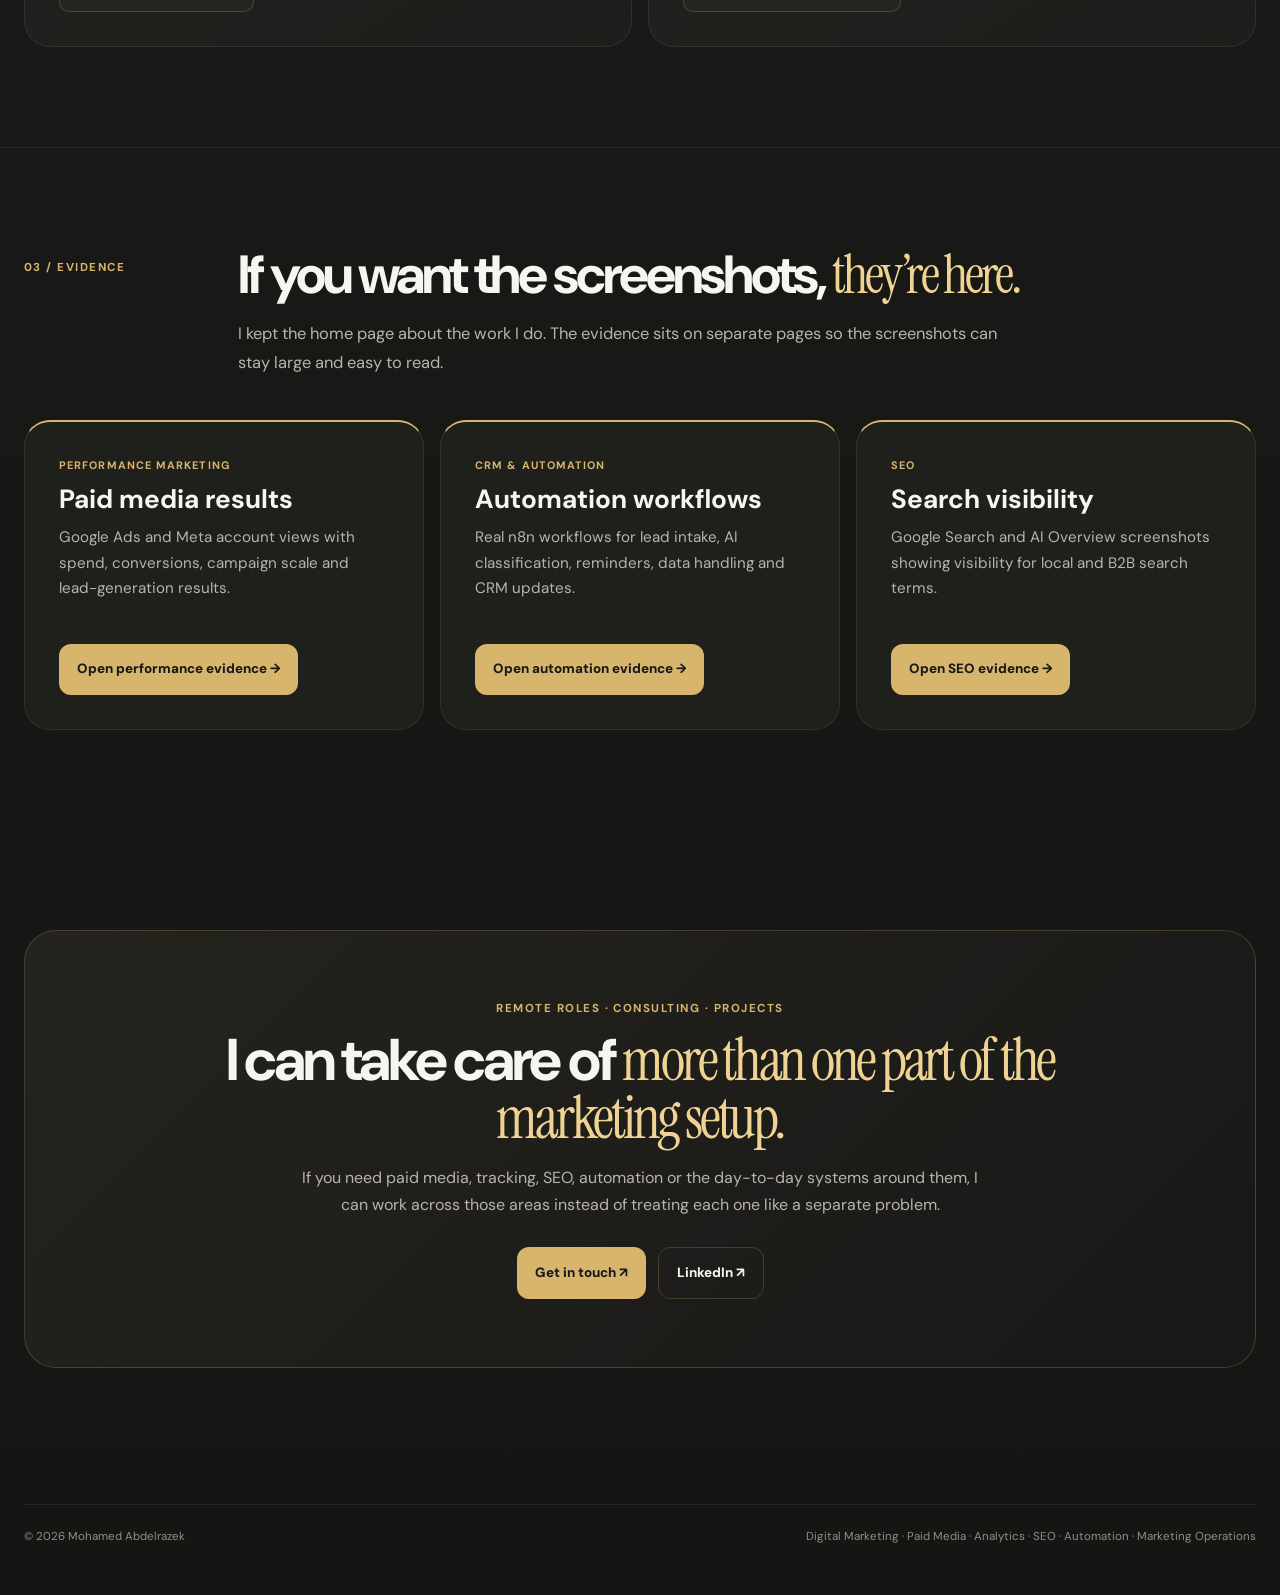
==== commit 760a2087: "Route resume buttons to resume page" ====
--- a/index.html
+++ b/index.html
@@ -36,7 +36,7 @@
 
       <div class="actions">
         <a class="btn btn-gold" href="#capabilities">See what I do ↓</a>
-        <a class="btn btn-outline" href="Mohamed%20Abdelrazek%20-%20CV.pdf" target="_blank" rel="noopener">View my CV ↗</a>
+        <a class="btn btn-outline" href="resume.html">View my CV ↗</a>
       </div>
 
       <div class="hero-metrics">
--- a/portfolio.css
+++ b/portfolio.css
@@ -204,3 +204,33 @@
 .evidence-text-card .btn{margin-top:auto}
 @media(max-width:1000px){.overview-grid{grid-template-columns:1fr}.cap-grid-six{grid-template-columns:1fr 1fr}}
 @media(max-width:760px){.cap-grid-six{grid-template-columns:1fr}.overview-section{padding:26px 0}.overview-block{padding:18px}.cap-linked{min-height:auto}}
+
+/* Final homepage content layout */
+.overview-grid-four{grid-template-columns:1fr 1.35fr}
+.overview-grid-four .overview-wide{grid-column:1 / -1}
+.overview-grid-four .overview-block{min-height:0}
+.cap-linked .card-link{
+  display:inline-flex;
+  align-items:center;
+  justify-content:center;
+  align-self:flex-start;
+  margin-top:auto;
+  padding:10px 13px;
+  border:1px solid var(--line);
+  border-radius:10px;
+  color:var(--gold2);
+  background:rgba(215,181,109,.035);
+  text-decoration:none;
+  font-size:.75rem;
+  font-weight:800;
+}
+.cap-linked .card-link:hover{
+  color:#171716;
+  background:var(--gold2);
+  border-color:var(--gold2);
+  text-decoration:none;
+}
+@media(max-width:1000px){
+  .overview-grid-four{grid-template-columns:1fr}
+  .overview-grid-four .overview-wide{grid-column:auto}
+}
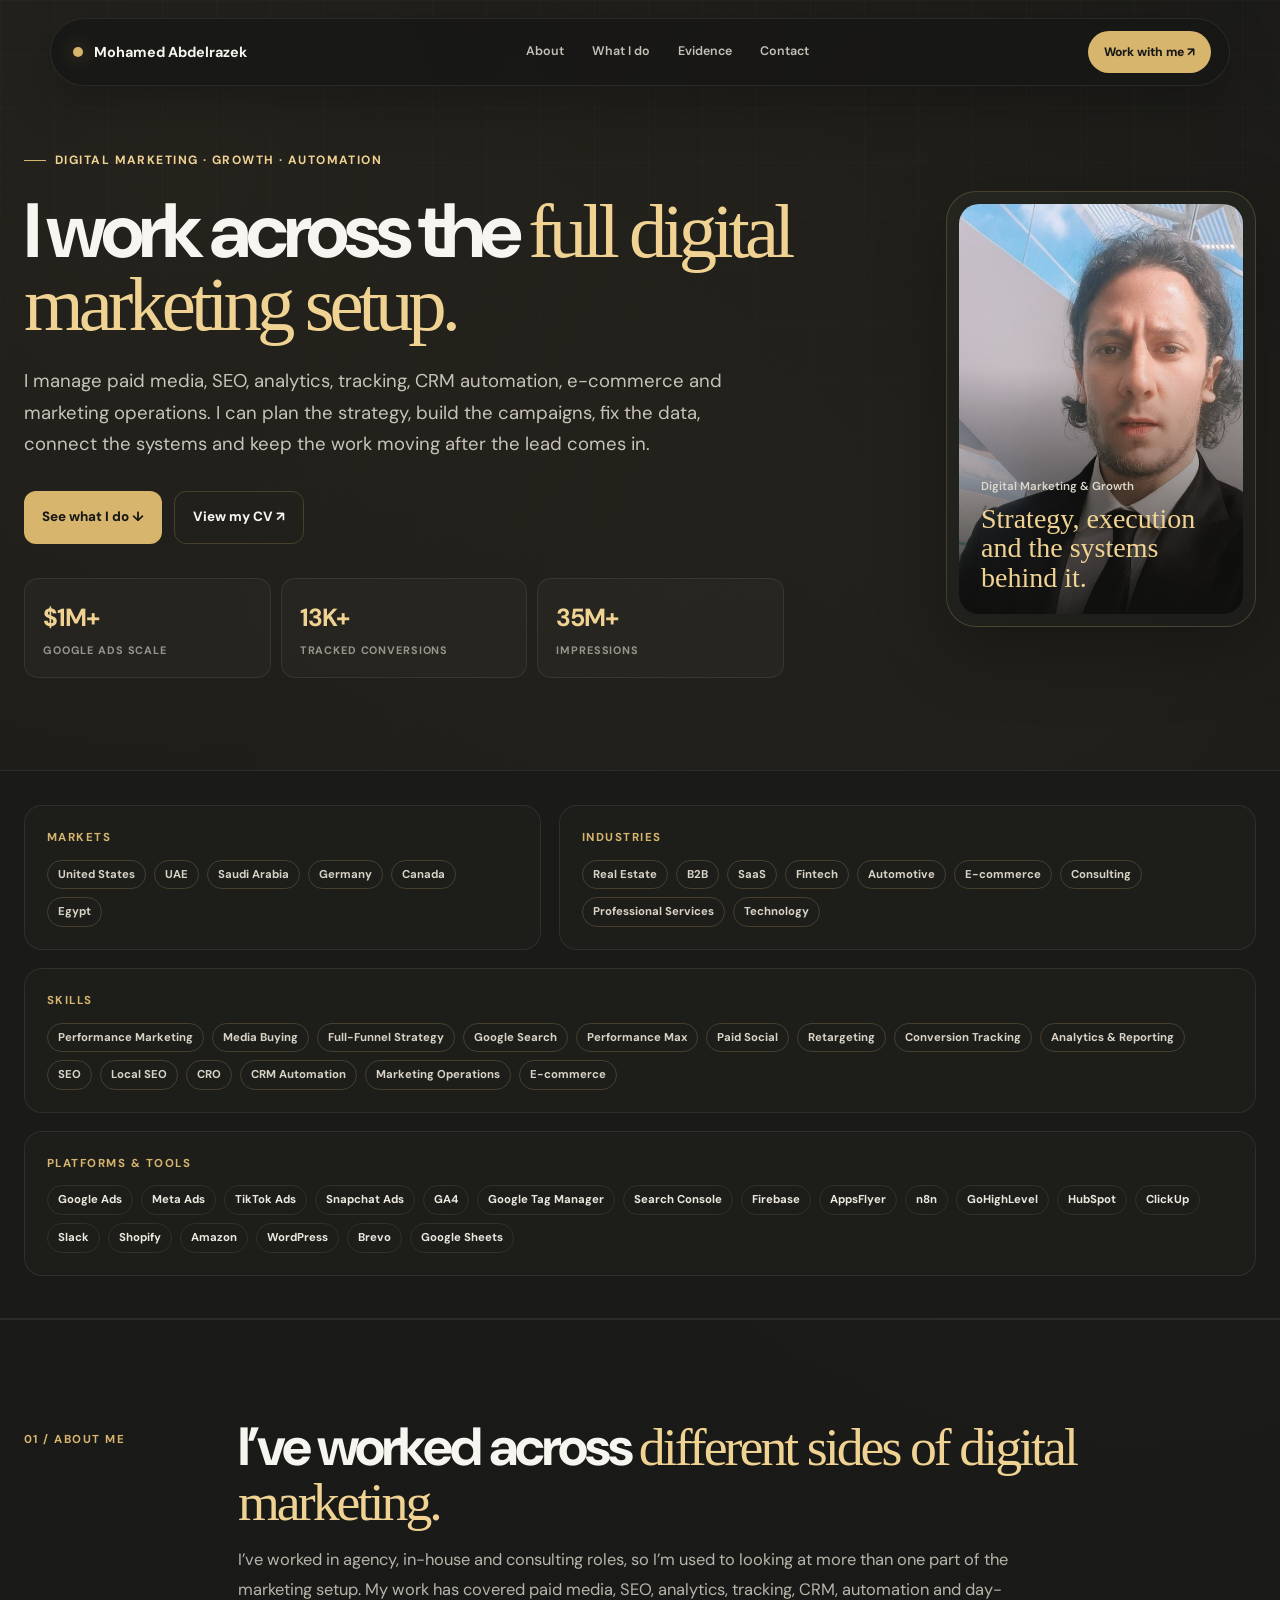
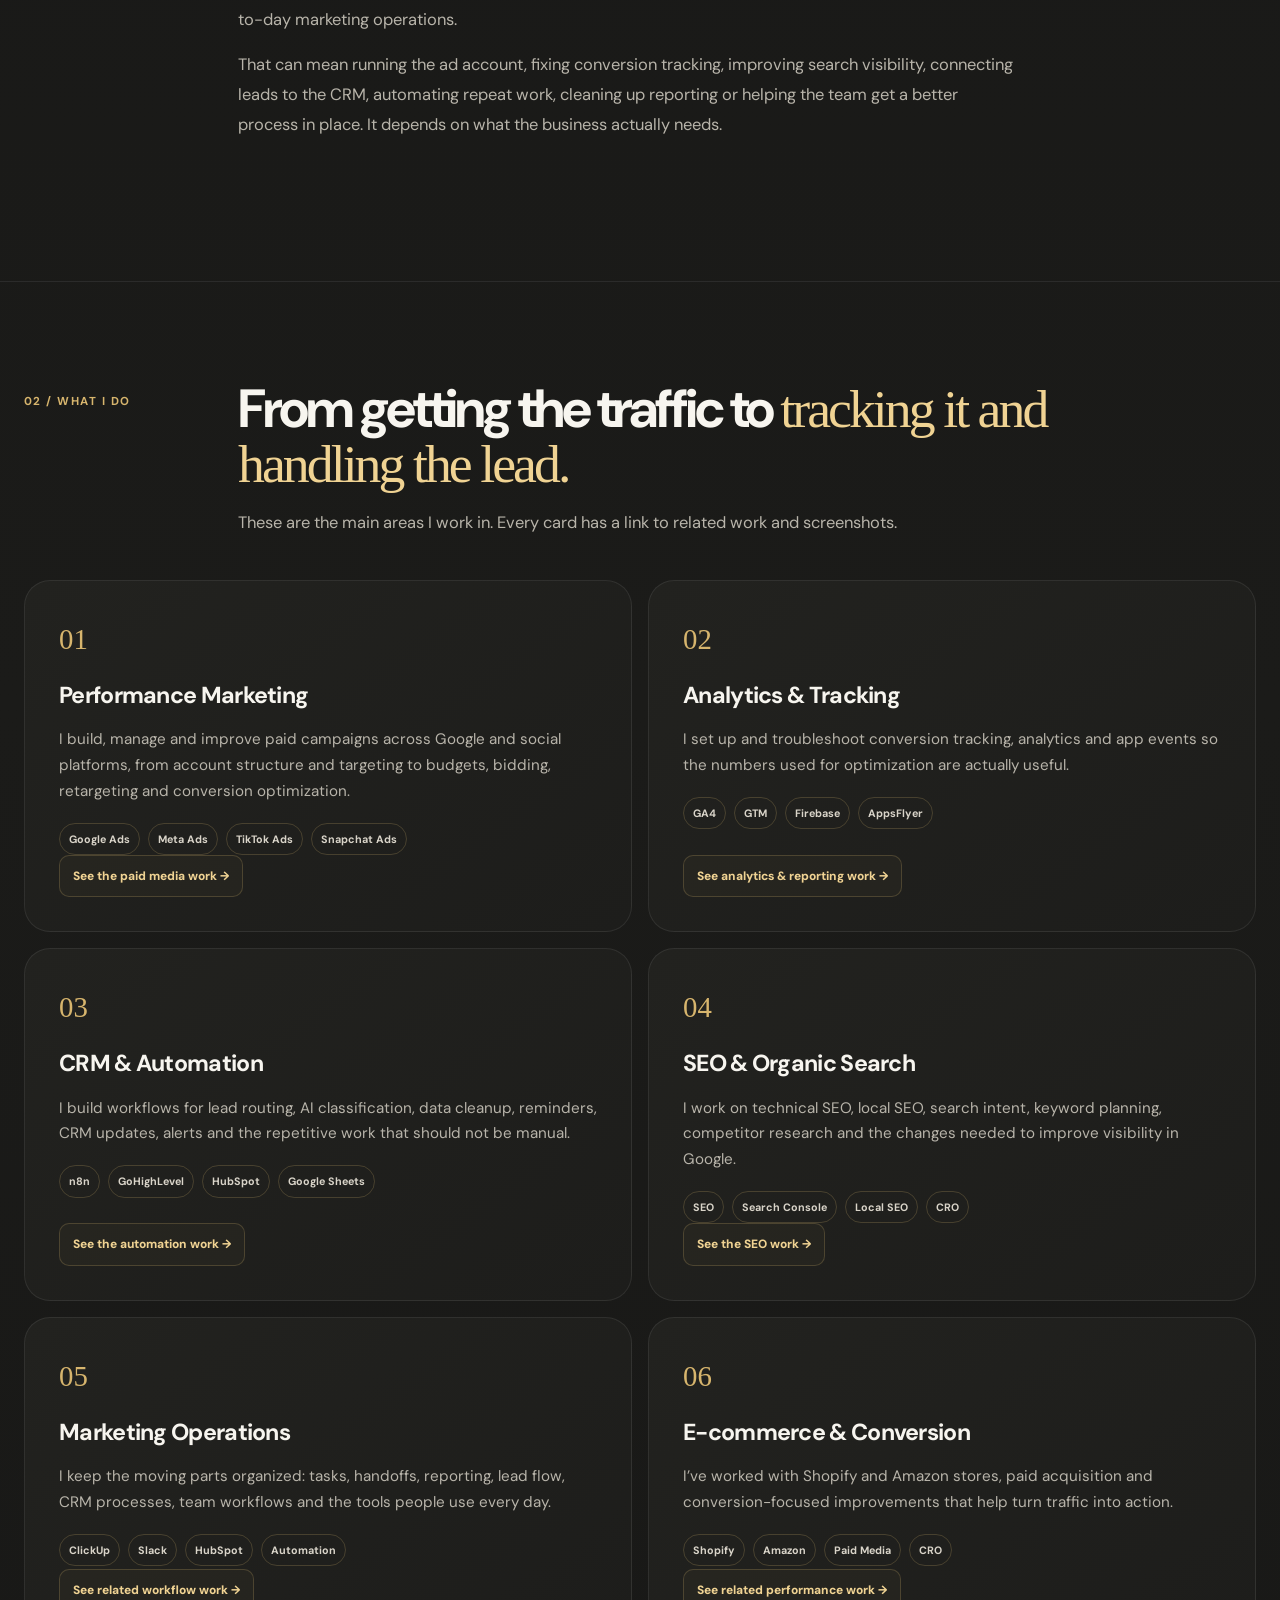
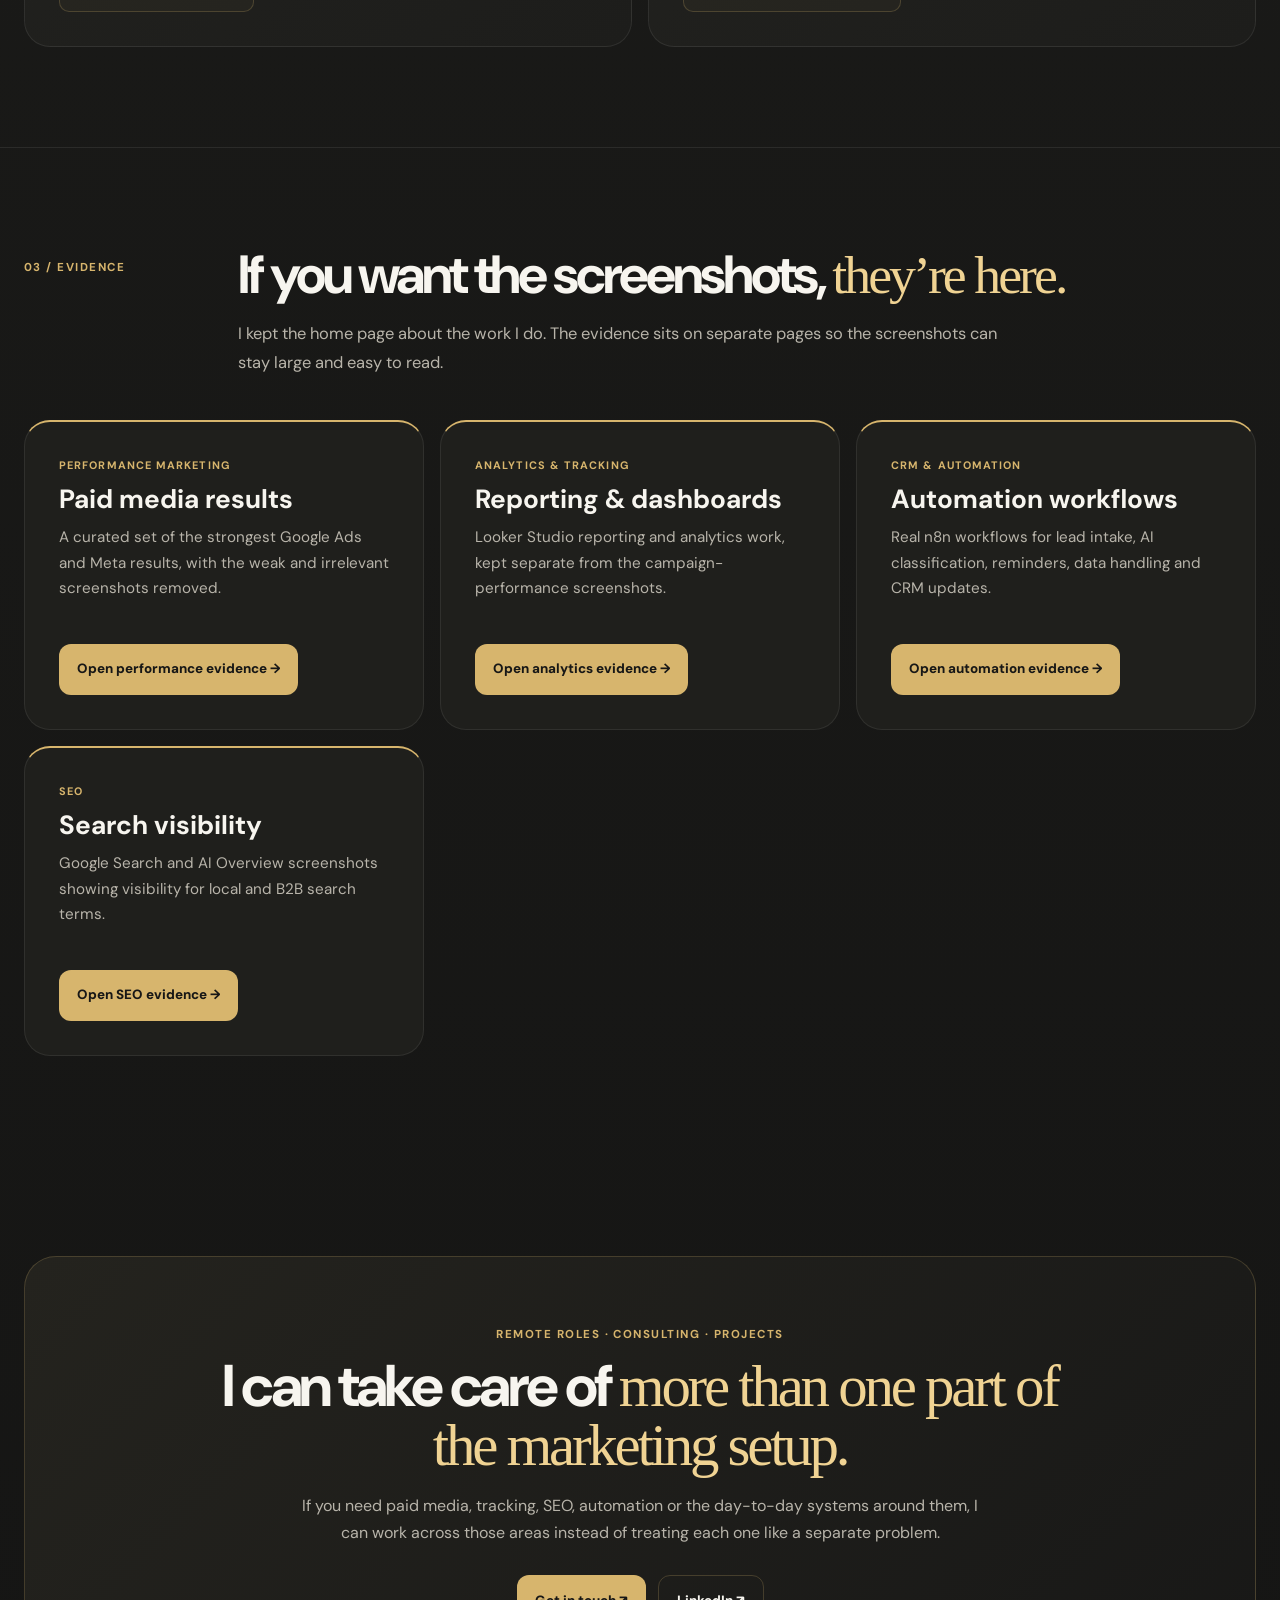
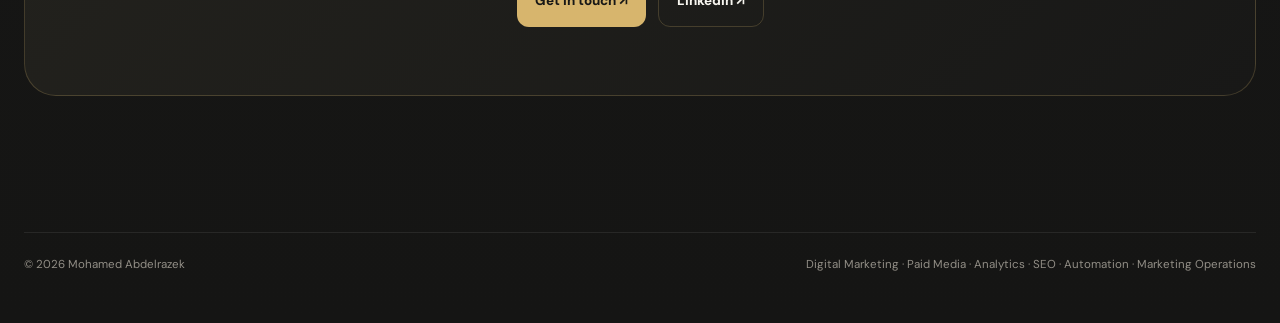
==== commit db0d88ee: "Link analytics to Looker evidence and refine homepage typography" ====
--- a/index.html
+++ b/index.html
@@ -8,7 +8,7 @@
 <title>Mohamed Abdelrazek — Digital Marketing & Growth</title>
 <link rel="preconnect" href="https://fonts.googleapis.com">
 <link rel="preconnect" href="https://fonts.gstatic.com" crossorigin>
-<link href="https://fonts.googleapis.com/css2?family=DM+Sans:wght@400;500;600;700;800&family=Instrument+Serif:ital@0;1&display=swap" rel="stylesheet">
+<link href="https://fonts.googleapis.com/css2?family=DM+Sans:wght@400;500;600;700;800&display=swap" rel="stylesheet">
 <link rel="stylesheet" href="portfolio.css">
 </head>
 <body class="fade">
@@ -36,7 +36,7 @@
 
       <div class="actions">
         <a class="btn btn-gold" href="#capabilities">See what I do ↓</a>
-        <a class="btn btn-outline" href="resume.html">View my CV ↗</a>
+        <a class="btn btn-outline" href="resume.html?v=20260921-latest">View my CV ↗</a>
       </div>
 
       <div class="hero-metrics">
@@ -60,28 +60,28 @@
 <section id="overview" class="overview-section">
   <div class="wrap overview-grid overview-grid-four">
     <div class="overview-block">
-      <div class="kicker">Markets</div>
+      <div class="kicker overview-title">Markets</div>
       <div class="overview-list">
         <span>United States</span><span>UAE</span><span>Saudi Arabia</span><span>Germany</span><span>Canada</span><span>Egypt</span>
       </div>
     </div>
 
     <div class="overview-block">
-      <div class="kicker">Industries</div>
+      <div class="kicker overview-title">Industries</div>
       <div class="overview-list">
         <span>Real Estate</span><span>B2B</span><span>SaaS</span><span>Fintech</span><span>Automotive</span><span>E-commerce</span><span>Consulting</span><span>Professional Services</span><span>Technology</span>
       </div>
     </div>
 
     <div class="overview-block overview-wide">
-      <div class="kicker">Skills</div>
+      <div class="kicker overview-title">Skills</div>
       <div class="overview-list">
         <span>Performance Marketing</span><span>Media Buying</span><span>Full-Funnel Strategy</span><span>Google Search</span><span>Performance Max</span><span>Paid Social</span><span>Retargeting</span><span>Conversion Tracking</span><span>Analytics & Reporting</span><span>SEO</span><span>Local SEO</span><span>CRO</span><span>CRM Automation</span><span>Marketing Operations</span><span>E-commerce</span>
       </div>
     </div>
 
     <div class="overview-block overview-wide">
-      <div class="kicker">Platforms & tools</div>
+      <div class="kicker overview-title">Platforms & tools</div>
       <div class="overview-list tools-list">
         <span>Google Ads</span><span>Meta Ads</span><span>TikTok Ads</span><span>Snapchat Ads</span><span>GA4</span><span>Google Tag Manager</span><span>Search Console</span><span>Firebase</span><span>AppsFlyer</span><span>n8n</span><span>GoHighLevel</span><span>HubSpot</span><span>ClickUp</span><span>Slack</span><span>Shopify</span><span>Amazon</span><span>WordPress</span><span>Brevo</span><span>Google Sheets</span>
       </div>
@@ -130,7 +130,7 @@
         <h3>Analytics & Tracking</h3>
         <p>I set up and troubleshoot conversion tracking, analytics and app events so the numbers used for optimization are actually useful.</p>
         <div class="tags"><span class="tag">GA4</span><span class="tag">GTM</span><span class="tag">Firebase</span><span class="tag">AppsFlyer</span></div>
-        <a class="card-link" href="performance.html">See related account work →</a>
+        <a class="card-link" href="analytics.html">See analytics & reporting work →</a>
       </article>
 
       <article class="cap cap-linked">
@@ -180,13 +180,22 @@
       </div>
     </div>
 
-    <div class="evidence-home text-evidence">
+    <div class="evidence-home text-evidence evidence-home-four">
       <article class="evidence-card evidence-text-card">
         <div class="evidence-body">
           <span class="mini">Performance Marketing</span>
           <h3>Paid media results</h3>
-          <p>Google Ads and Meta account views with spend, conversions, campaign scale and lead-generation results.</p>
+          <p>A curated set of the strongest Google Ads and Meta results, with the weak and irrelevant screenshots removed.</p>
           <a class="btn btn-gold" href="performance.html">Open performance evidence →</a>
+        </div>
+      </article>
+
+      <article class="evidence-card evidence-text-card">
+        <div class="evidence-body">
+          <span class="mini">Analytics & Tracking</span>
+          <h3>Reporting & dashboards</h3>
+          <p>Looker Studio reporting and analytics work, kept separate from the campaign-performance screenshots.</p>
+          <a class="btn btn-gold" href="analytics.html">Open analytics evidence →</a>
         </div>
       </article>
 
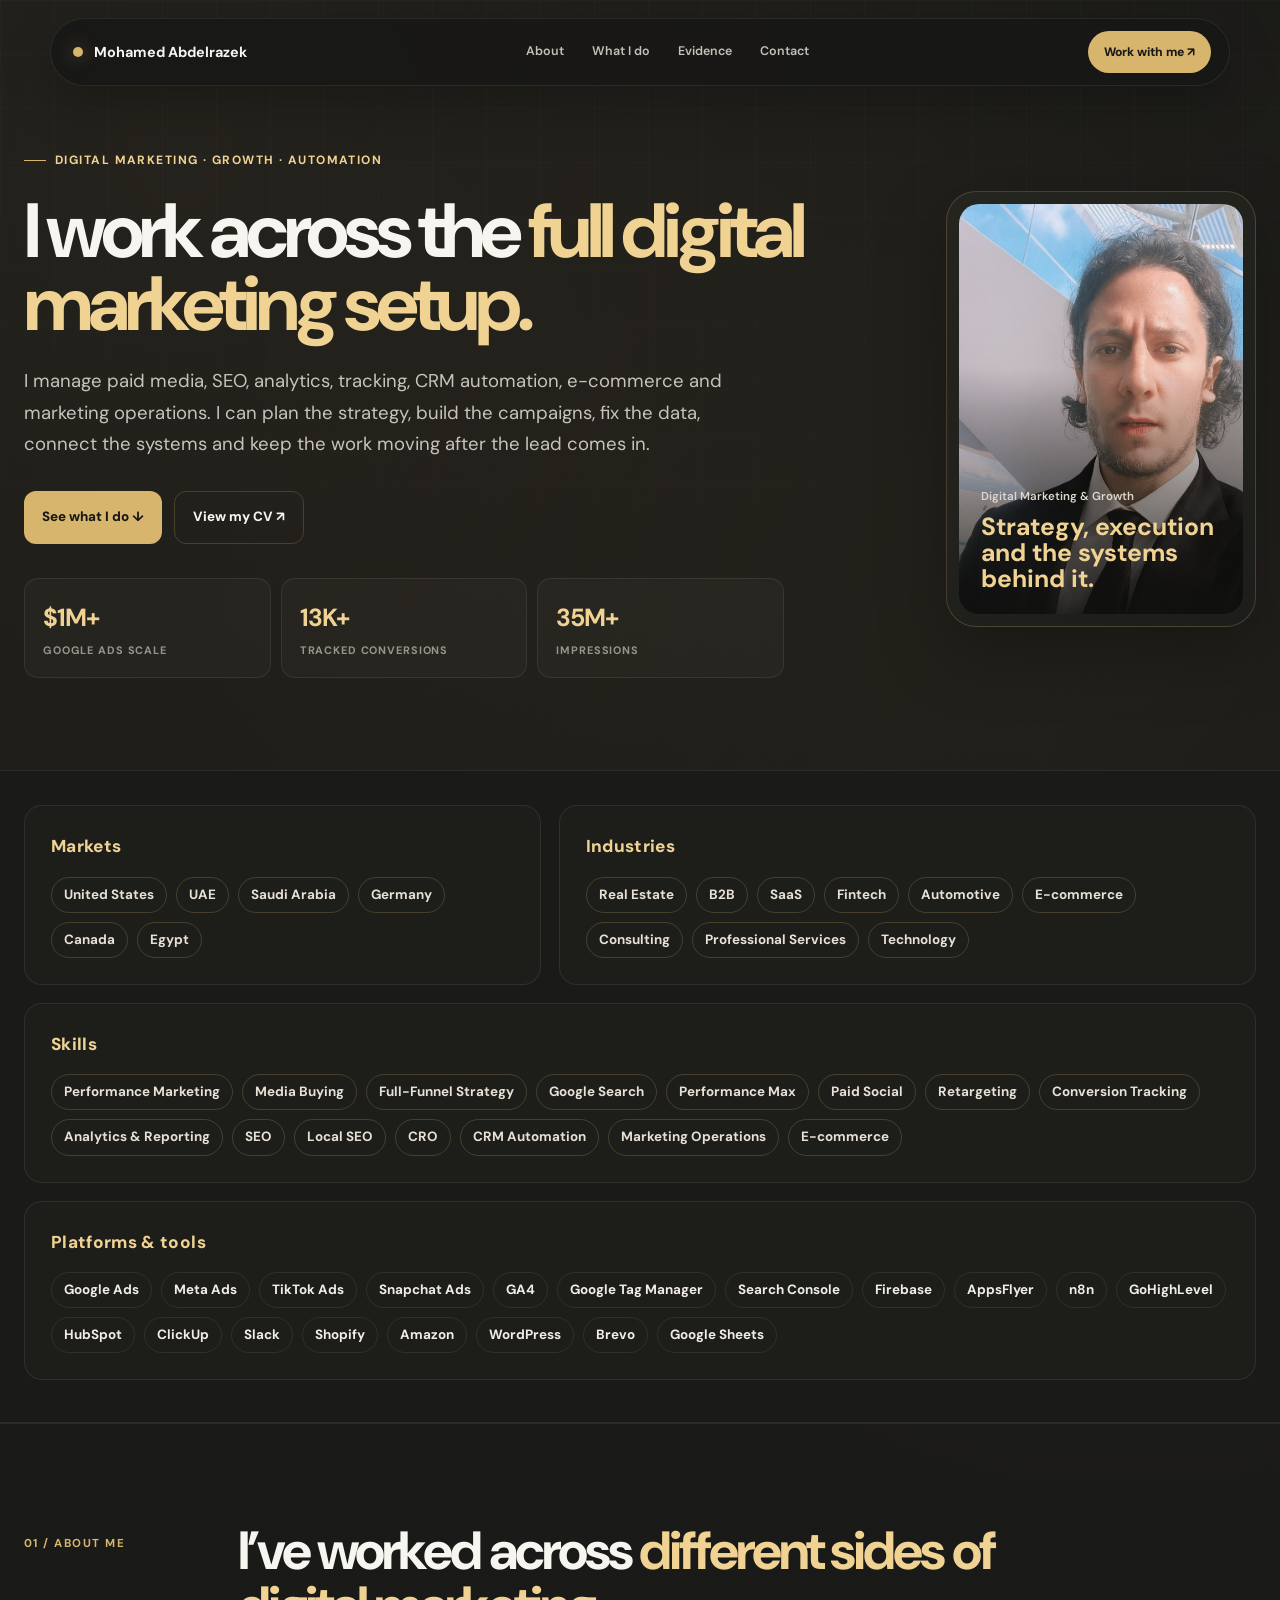
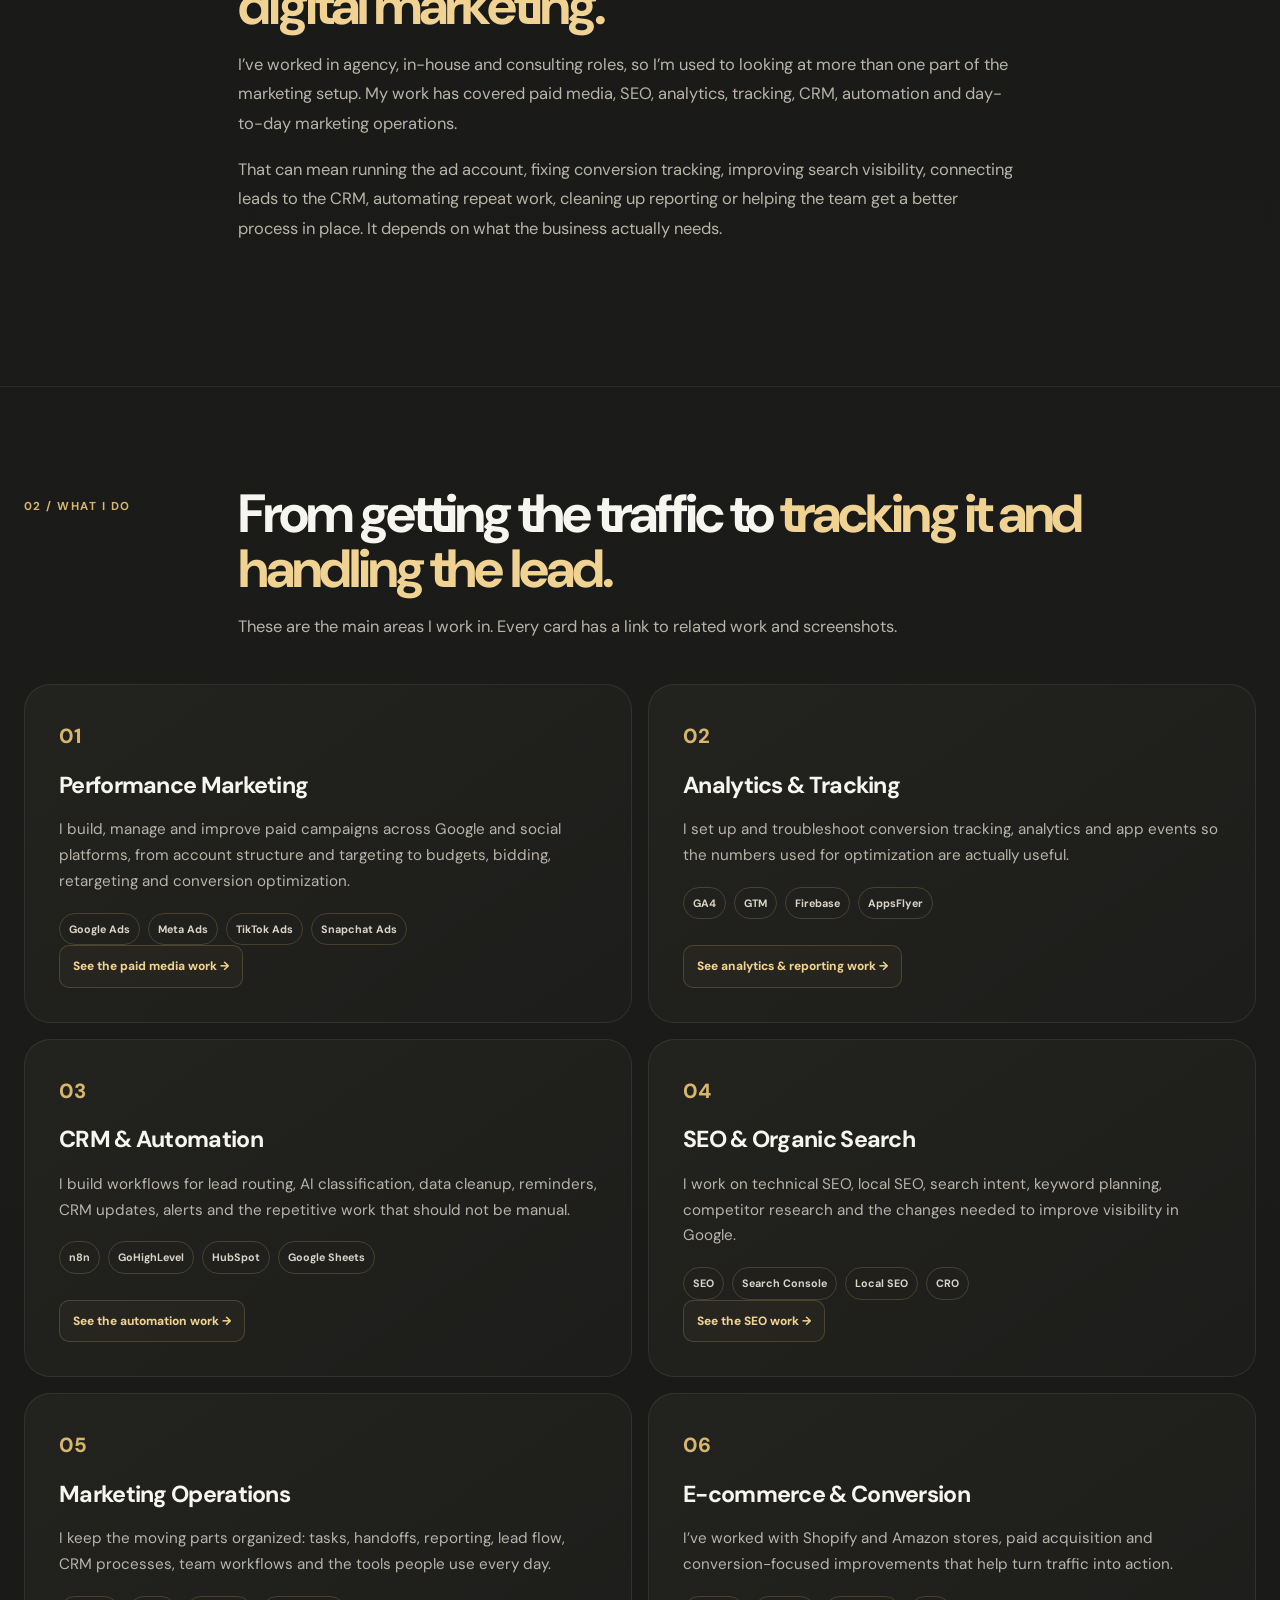
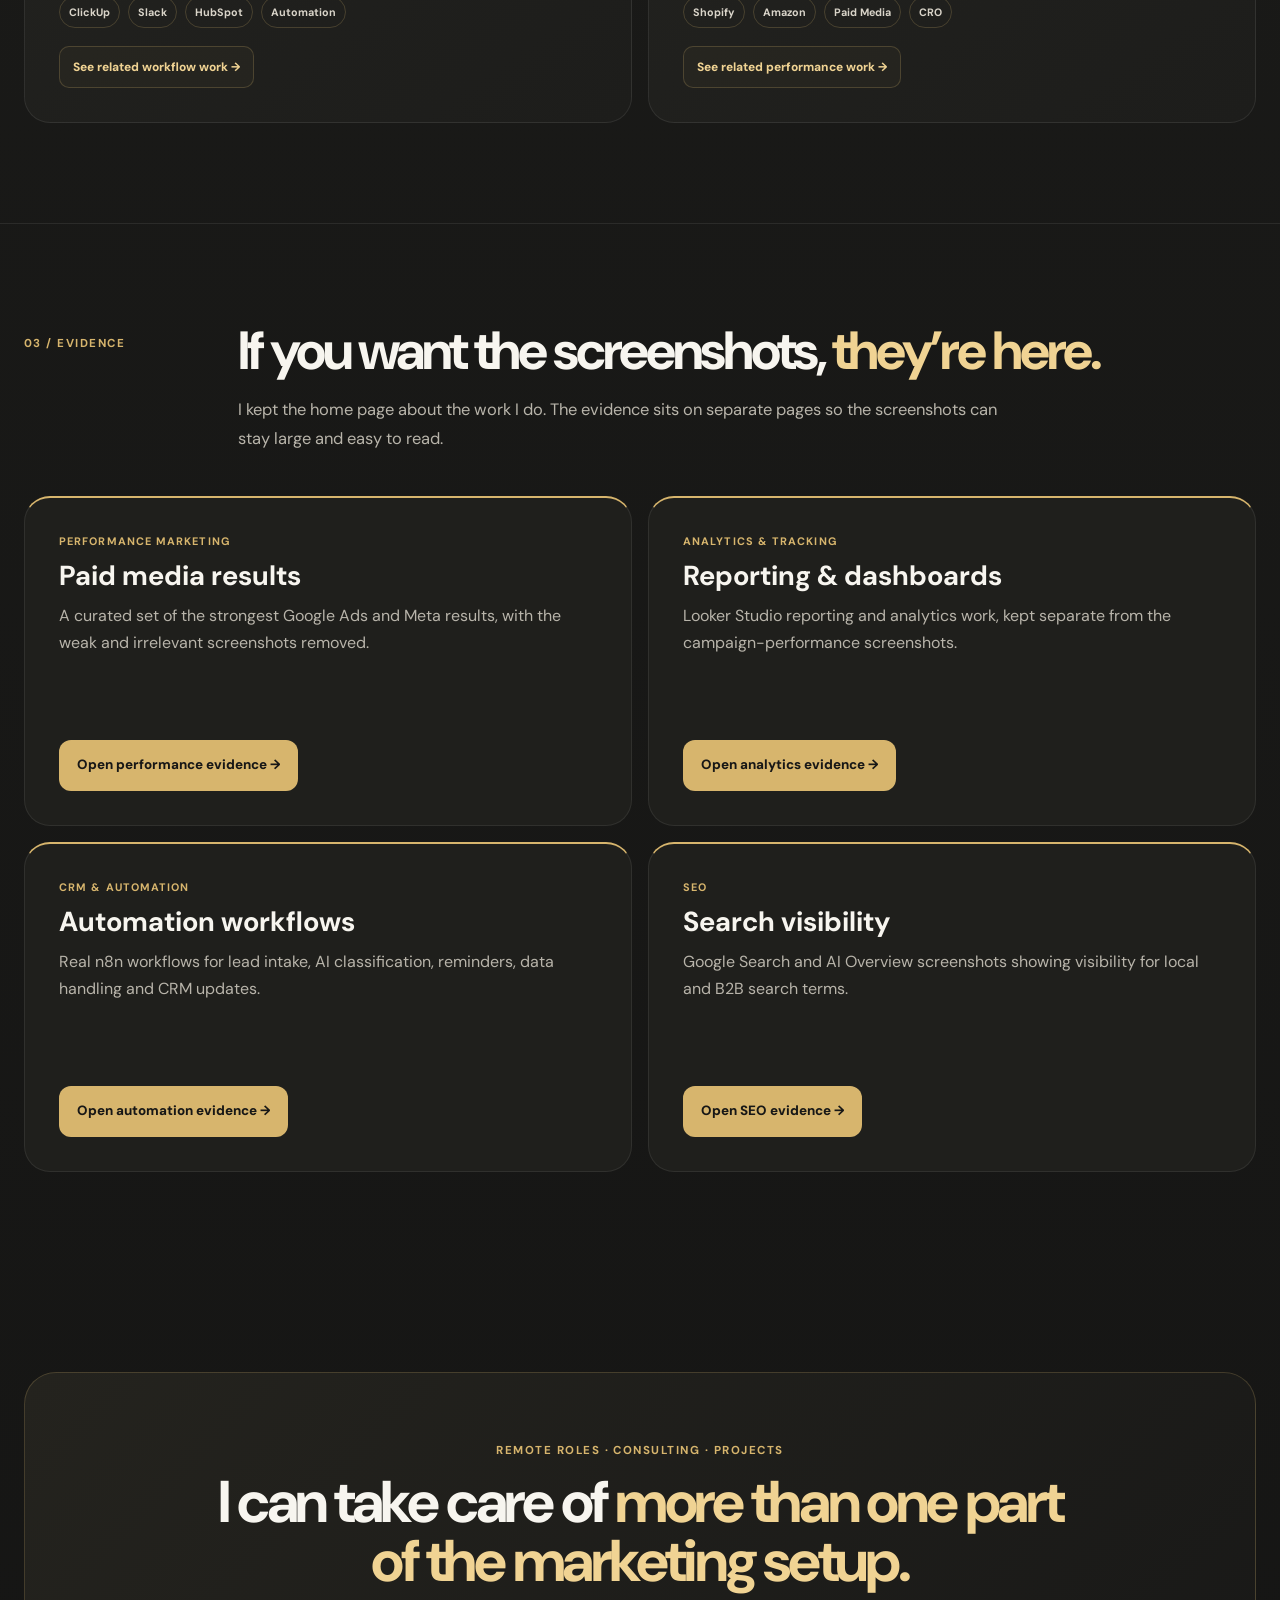
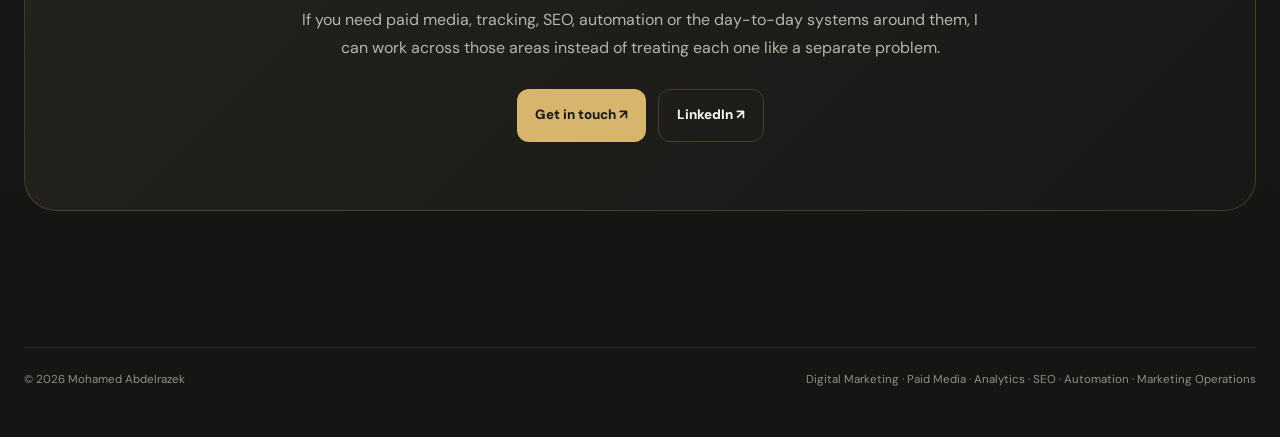
==== commit a41d7d24: "Point CV button directly to resume page" ====
--- a/index.html
+++ b/index.html
@@ -36,7 +36,7 @@
 
       <div class="actions">
         <a class="btn btn-gold" href="#capabilities">See what I do ↓</a>
-        <a class="btn btn-outline" href="resume.html?v=20260921-latest">View my CV ↗</a>
+        <a class="btn btn-outline" href="resume.html">View my CV ↗</a>
       </div>
 
       <div class="hero-metrics">
--- a/portfolio.css
+++ b/portfolio.css
@@ -63,7 +63,7 @@
 .eyebrow:before{content:"";width:22px;height:1px;background:var(--gold)}
 h1,h2,h3,p{margin-top:0}
 h1{max-width:840px;margin:24px 0 24px;font-size:clamp(3.5rem,6vw,6rem);line-height:.96;letter-spacing:-.065em}
-.serif{font-family:"Instrument Serif",serif;font-weight:400;color:var(--gold2)}
+.serif{font-family:"DM Sans",system-ui,sans-serif;font-weight:700;color:var(--gold2)}
 .hero-copy{max-width:720px;color:#c7c3ba;font-size:1.16rem;line-height:1.7;margin-bottom:30px}
 .actions{display:flex;flex-wrap:wrap;gap:12px}
 .btn{display:inline-flex;align-items:center;justify-content:center;gap:8px;padding:14px 18px;border-radius:12px;text-decoration:none;font-size:.84rem;font-weight:800;transition:.18s ease}
@@ -79,7 +79,7 @@
 .portrait{height:410px;border-radius:20px;position:relative;overflow:hidden;background:linear-gradient(to top,rgba(16,16,15,.9),rgba(16,16,15,.02) 60%),url('profile.jpg') center 16%/cover no-repeat}
 .portrait-copy{position:absolute;left:22px;right:22px;bottom:22px}
 .portrait-copy small{color:#ddd8cc;font-size:.72rem;font-weight:600}
-.portrait-copy strong{display:block;margin-top:4px;font-family:"Instrument Serif",serif;font-weight:400;color:var(--gold2);font-size:1.75rem;line-height:1.05}
+.portrait-copy strong{display:block;margin-top:4px;font-family:"DM Sans",system-ui,sans-serif;font-weight:700;color:var(--gold2);font-size:1.55rem;line-height:1.05}
 
 .band{border-top:1px solid var(--line2);border-bottom:1px solid var(--line2);background:#1a1a18}
 .band-row{display:grid;grid-template-columns:repeat(4,1fr)}
@@ -97,7 +97,7 @@
 
 .cap-grid{display:grid;grid-template-columns:repeat(2,1fr);gap:16px}
 .cap{padding:34px;border:1px solid var(--line2);border-radius:var(--radius);background:linear-gradient(145deg,#22221f,#1d1d1b)}
-.cap .num{font-family:"Instrument Serif",serif;color:var(--gold);font-size:1.8rem}
+.cap .num{font-family:"DM Sans",system-ui,sans-serif;color:var(--gold);font-size:1.28rem;font-weight:800}
 .cap h3{margin:12px 0 12px;font-size:1.45rem;letter-spacing:-.03em}
 .cap p{margin:0;color:var(--muted);font-size:.95rem}
 .tags{display:flex;flex-wrap:wrap;gap:8px;margin-top:18px}
@@ -191,8 +191,8 @@
 .overview-block{padding:22px;border:1px solid var(--line2);border-radius:18px;background:#1d1d1a}
 .overview-block .kicker{padding-top:0;margin-bottom:12px}
 .overview-list{display:flex;flex-wrap:wrap;gap:8px}
-.overview-list span{padding:7px 10px;border:1px solid var(--line);border-radius:999px;color:#d9d3c6;font-size:.71rem;font-weight:700;line-height:1.2}
-.tools-list span{border-color:var(--line2);color:#ece8de}
+.overview-list span{padding:9px 12px;border:1px solid var(--line);border-radius:999px;color:#e6e0d5;font-size:.84rem;font-weight:700;line-height:1.2}
+.tools-list span{border-color:var(--line2);color:#f1ede5}
 .cap-grid-six{grid-template-columns:repeat(2,1fr)}
 .cap-linked{display:flex;flex-direction:column;min-height:330px}
 .cap-linked .card-link{margin-top:auto;padding-top:22px;color:var(--gold2);text-decoration:none;font-size:.78rem;font-weight:800}
@@ -234,3 +234,21 @@
   .overview-grid-four{grid-template-columns:1fr}
   .overview-grid-four .overview-wide{grid-column:auto}
 }
+
+/* Final homepage typography + evidence cleanup */
+.overview-title{
+  padding-top:0!important;
+  margin-bottom:15px!important;
+  color:var(--gold2)!important;
+  font-size:1.08rem!important;
+  letter-spacing:.02em!important;
+  text-transform:none!important;
+  font-weight:800!important;
+}
+.overview-block{padding:26px!important}
+.overview-list{gap:9px!important}
+.evidence-home-four{grid-template-columns:repeat(2,1fr)!important}
+.evidence-text-card{min-height:330px!important}
+.evidence-text-card h3{font-size:1.72rem!important}
+.evidence-text-card p{font-size:1rem!important}
+@media(max-width:900px){.evidence-home-four{grid-template-columns:1fr!important}}
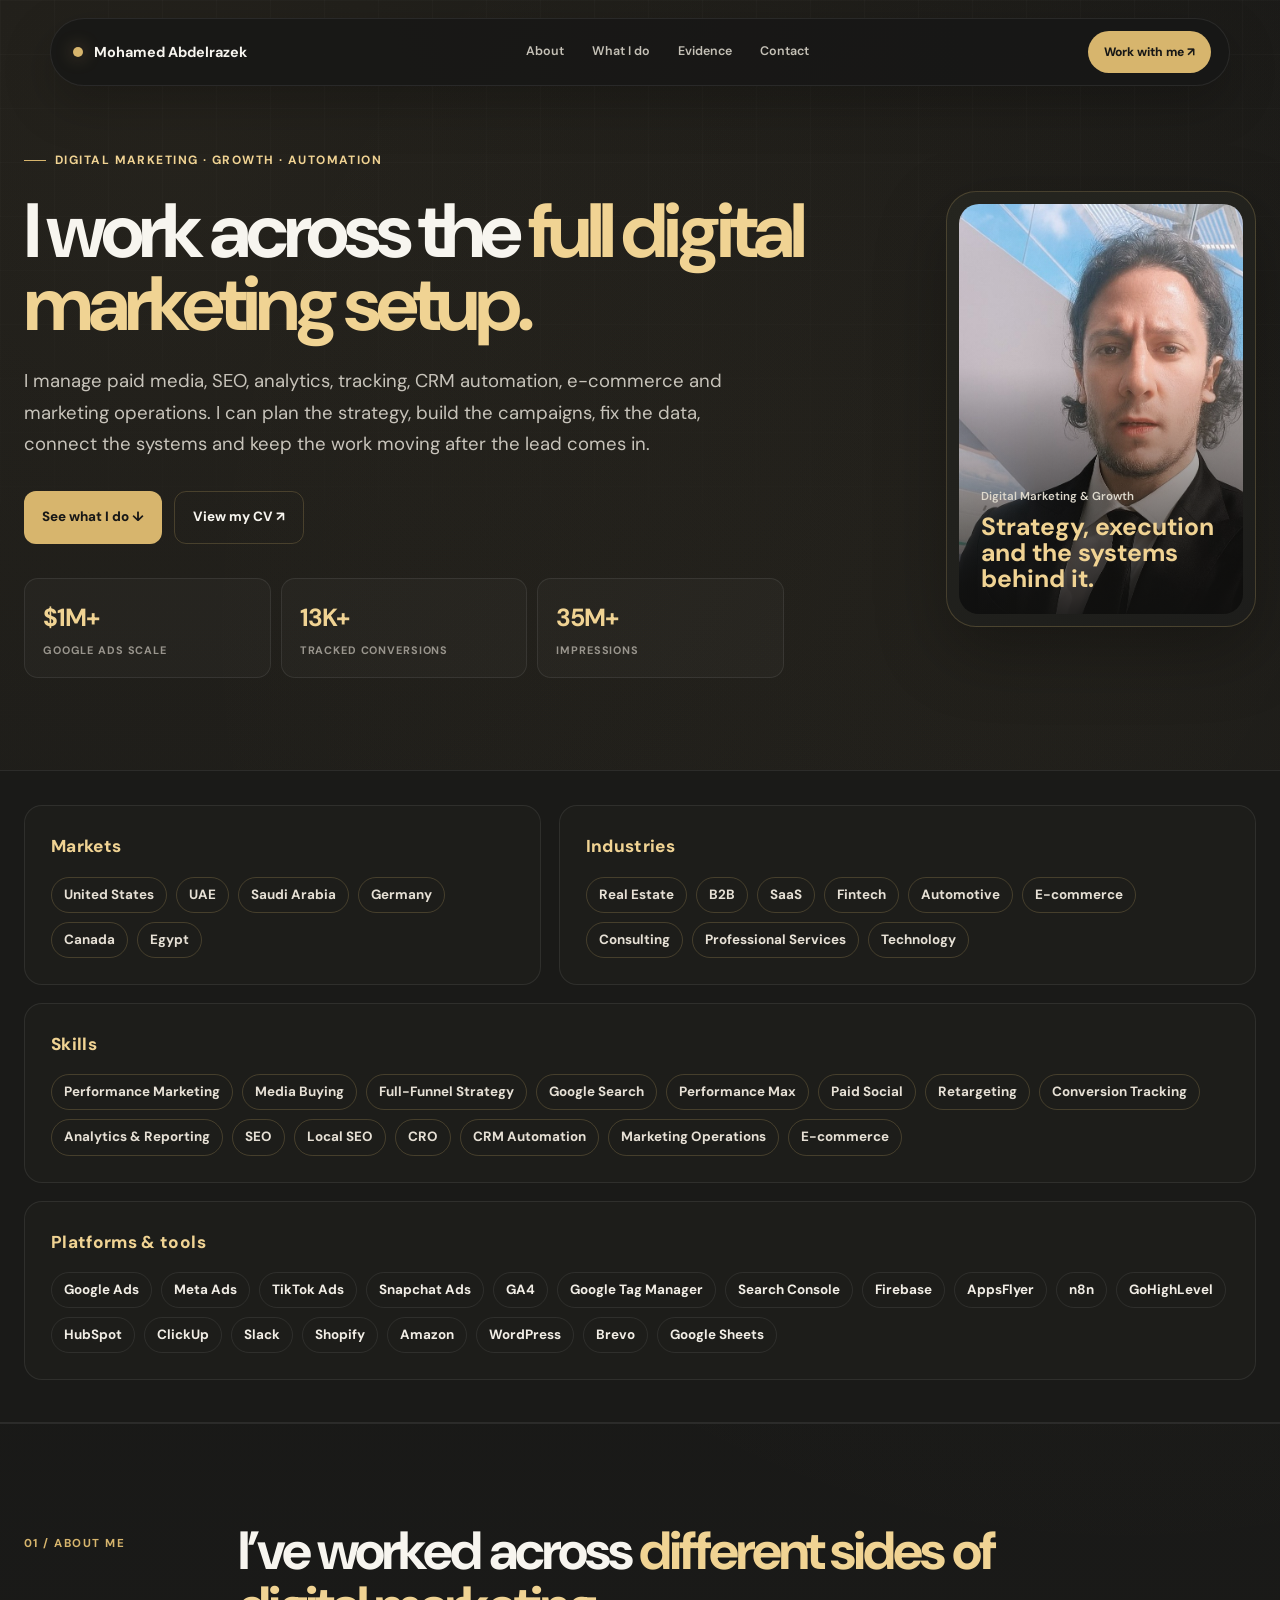
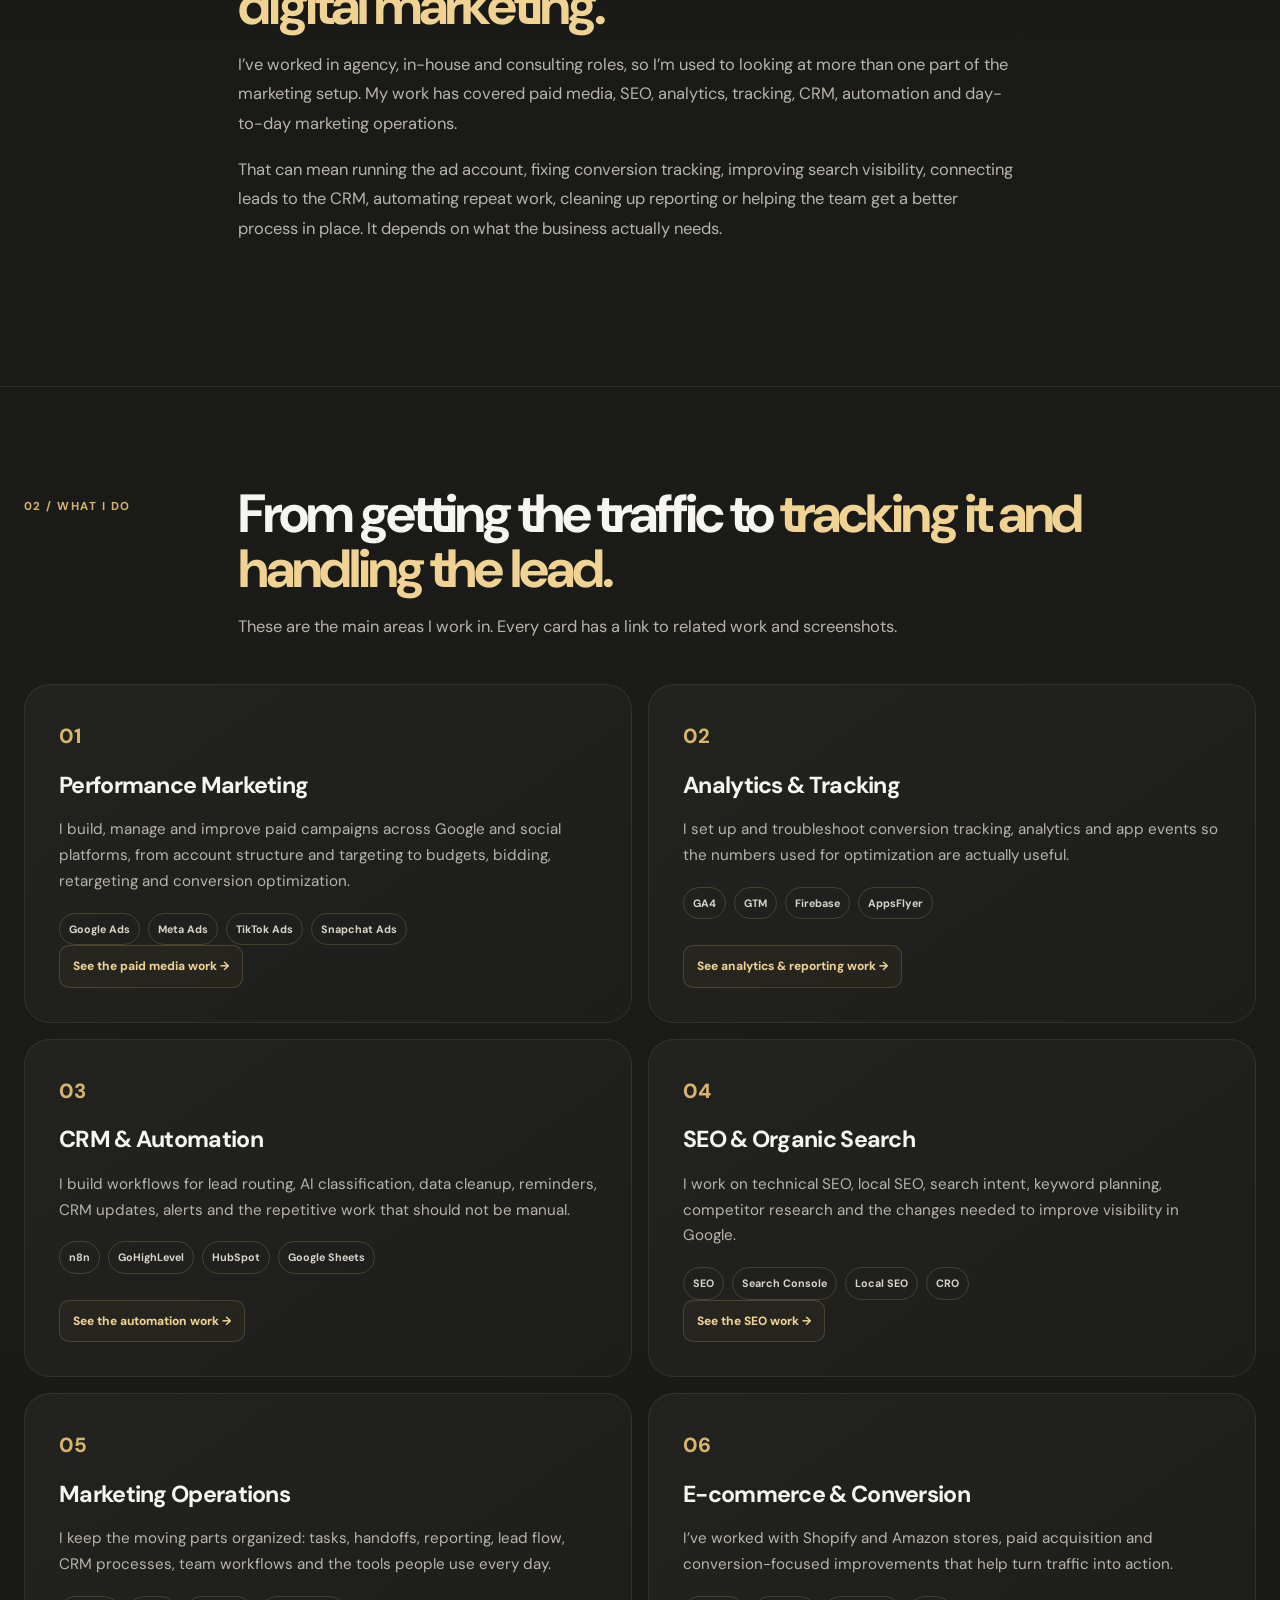
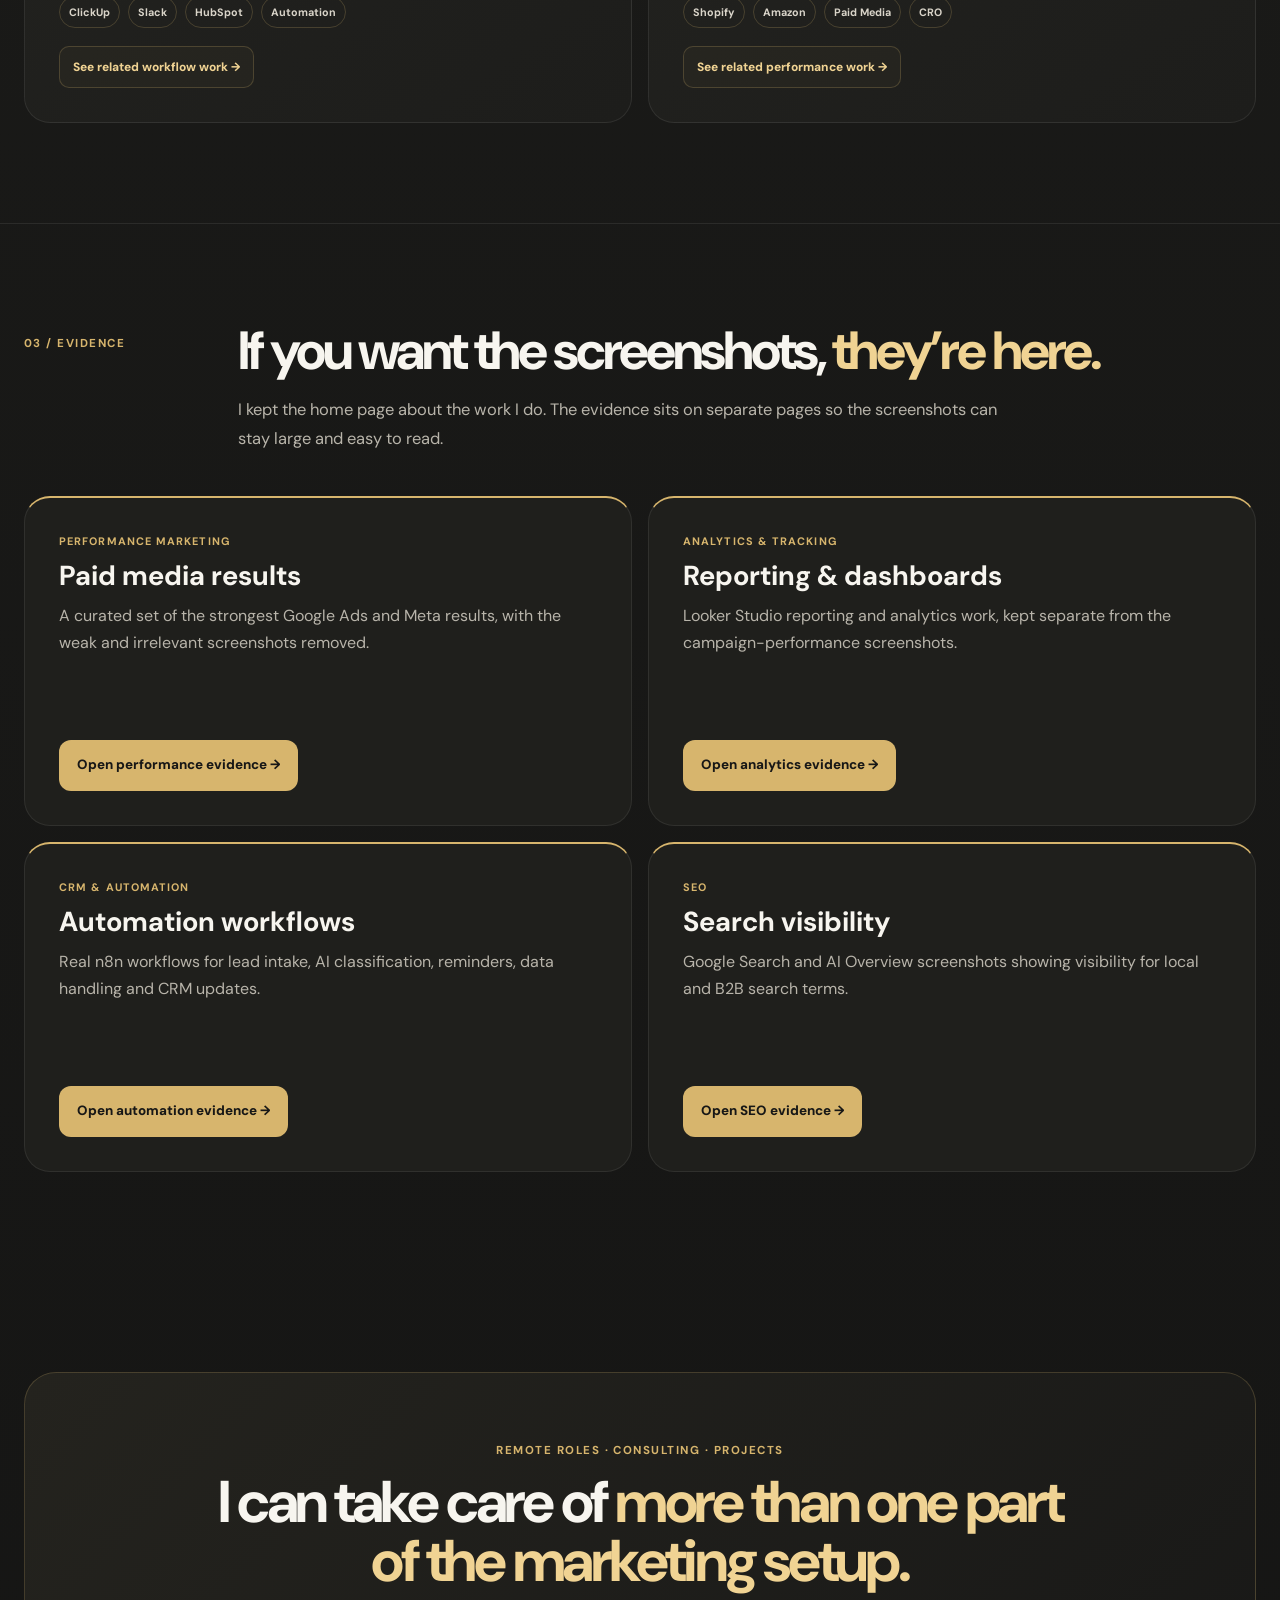
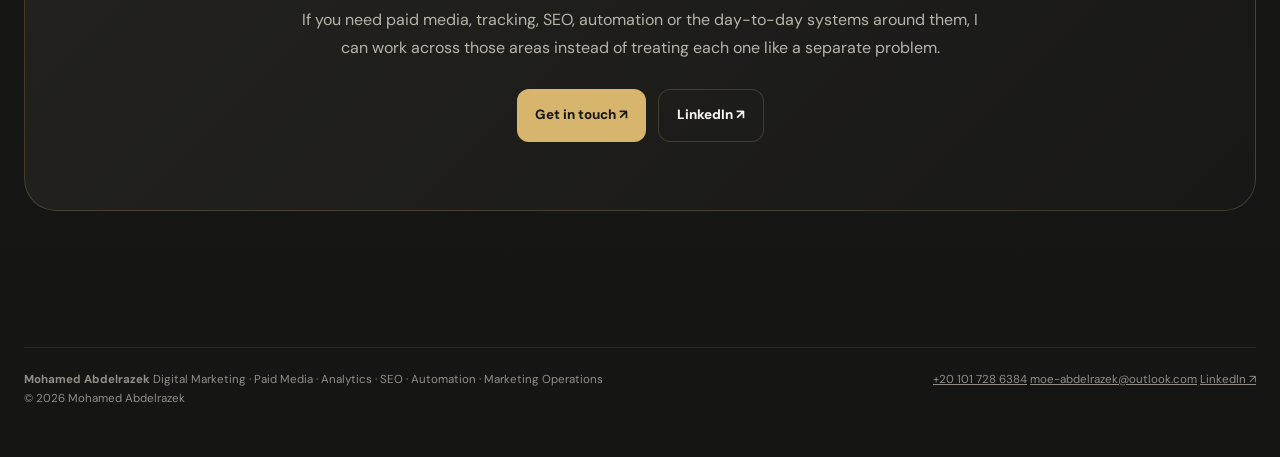
==== commit 184699c6: "Add phone email and LinkedIn to homepage footer" ====
--- a/index.html
+++ b/index.html
@@ -236,9 +236,21 @@
 </main>
 
 <footer>
-  <div class="wrap foot">
+  <div class="wrap foot footer-contact">
+    <div class="footer-left">
+      <strong>Mohamed Abdelrazek</strong>
+      <span>Digital Marketing · Paid Media · Analytics · SEO · Automation · Marketing Operations</span>
+    </div>
+
+    <div class="footer-links">
+      <a href="tel:+201017286384">+20 101 728 6384</a>
+      <a href="mailto:moe-abdelrazek@outlook.com">moe-abdelrazek@outlook.com</a>
+      <a href="https://www.linkedin.com/in/moe-abdelrazek/" target="_blank" rel="noopener">LinkedIn ↗</a>
+    </div>
+  </div>
+
+  <div class="wrap footer-copy">
     <span>© 2026 Mohamed Abdelrazek</span>
-    <span>Digital Marketing · Paid Media · Analytics · SEO · Automation · Marketing Operations</span>
   </div>
 </footer>
 
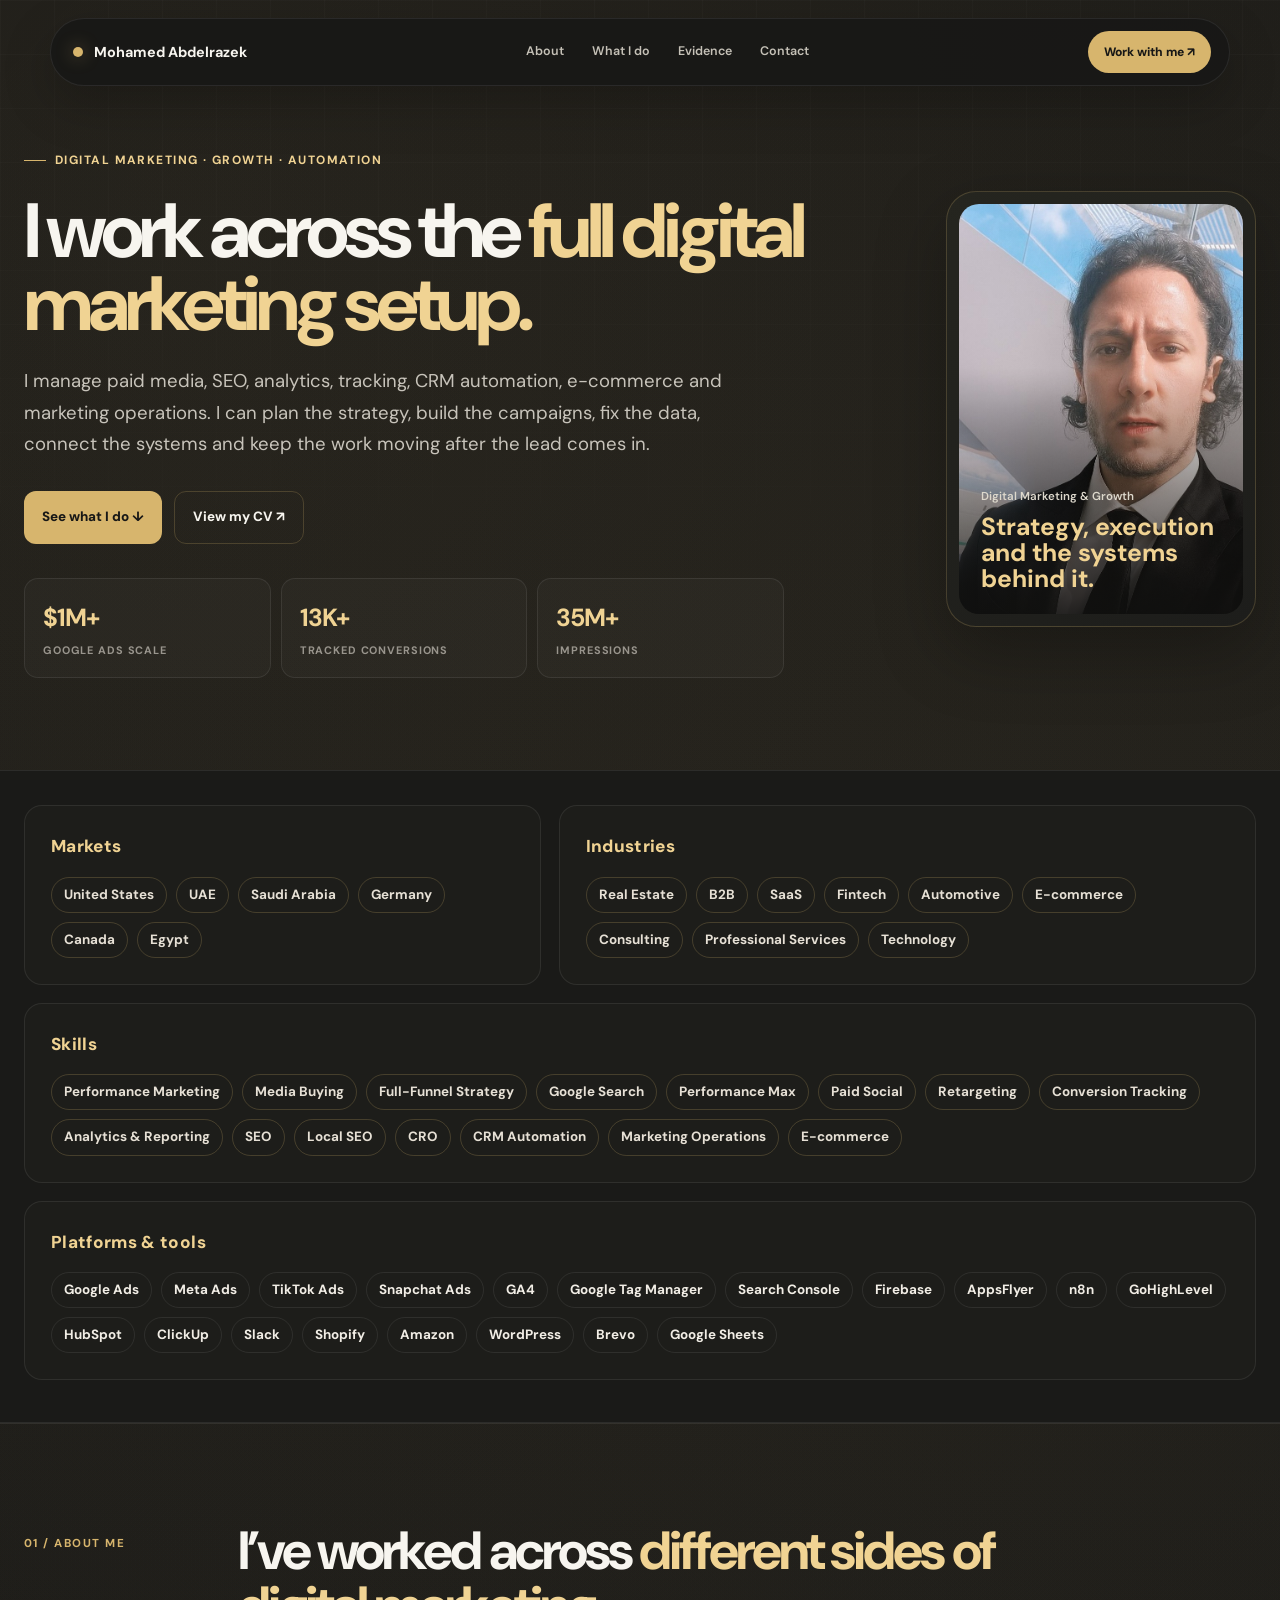
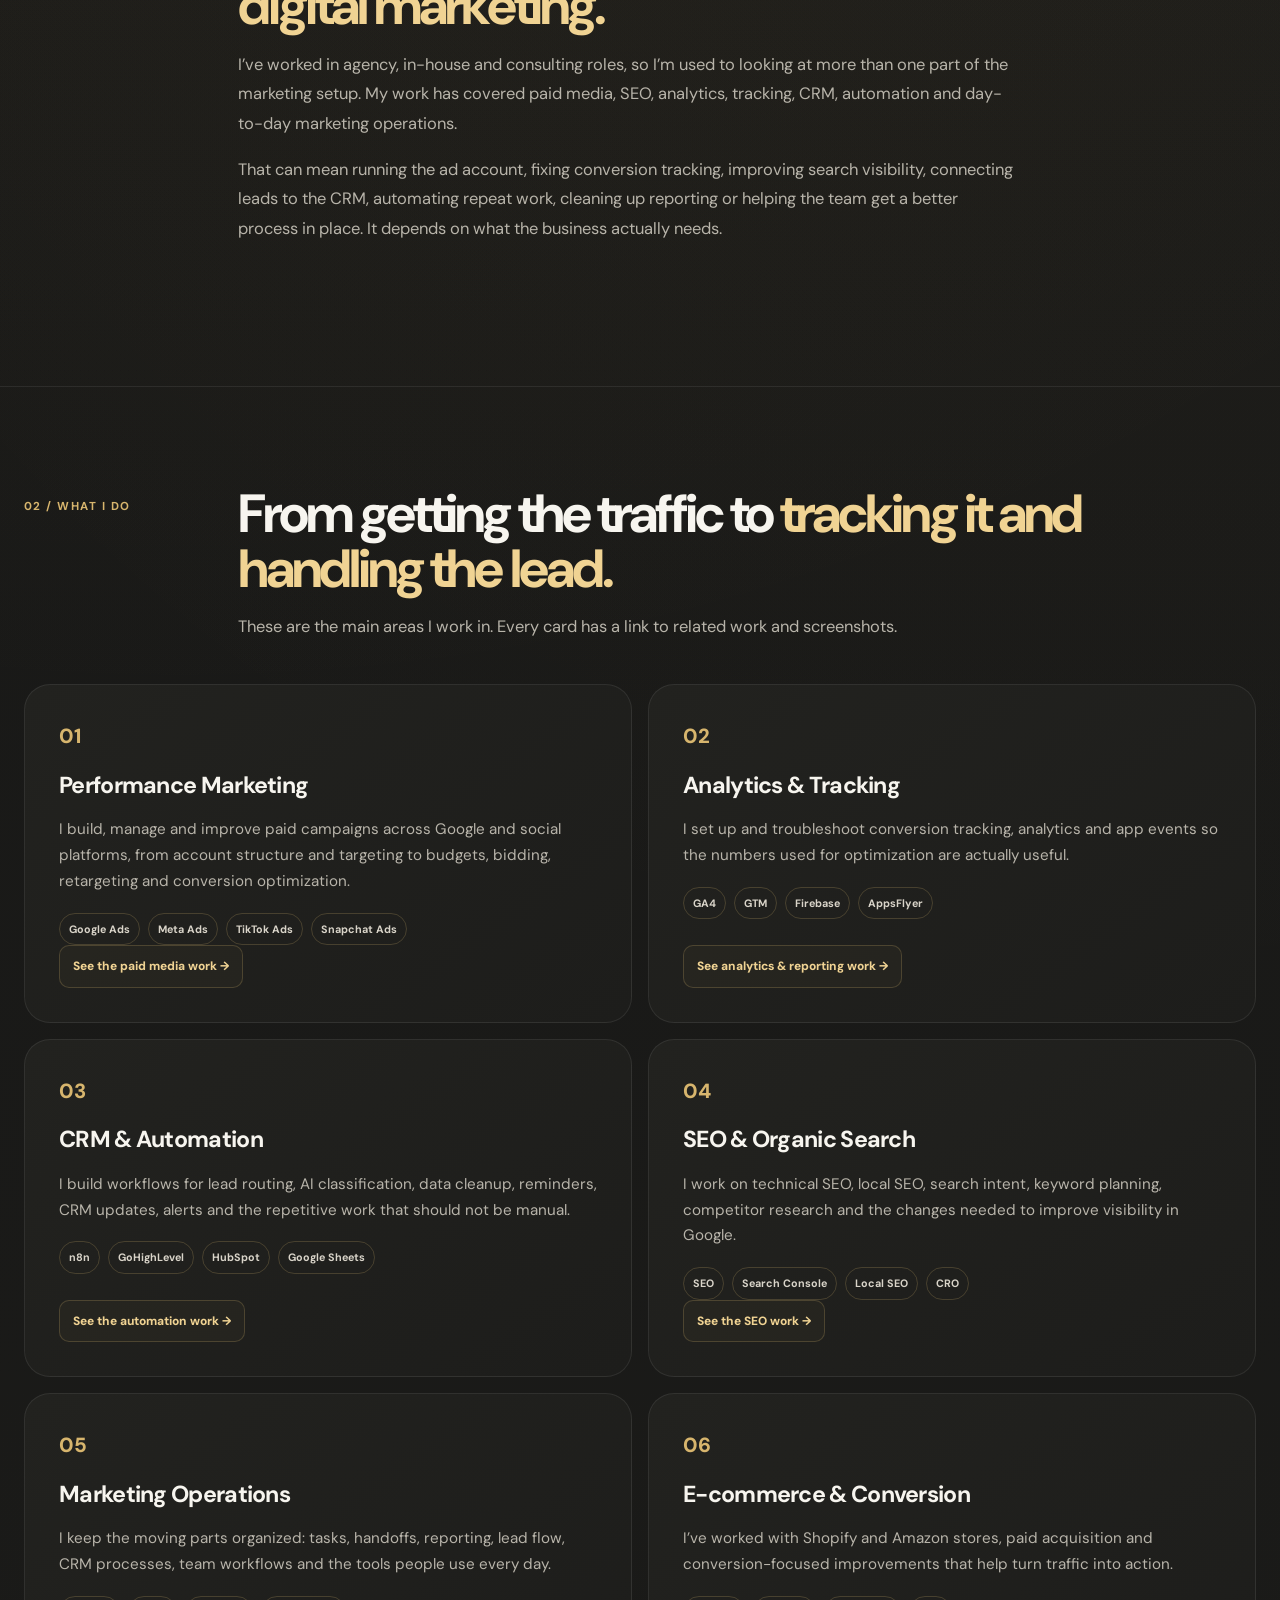
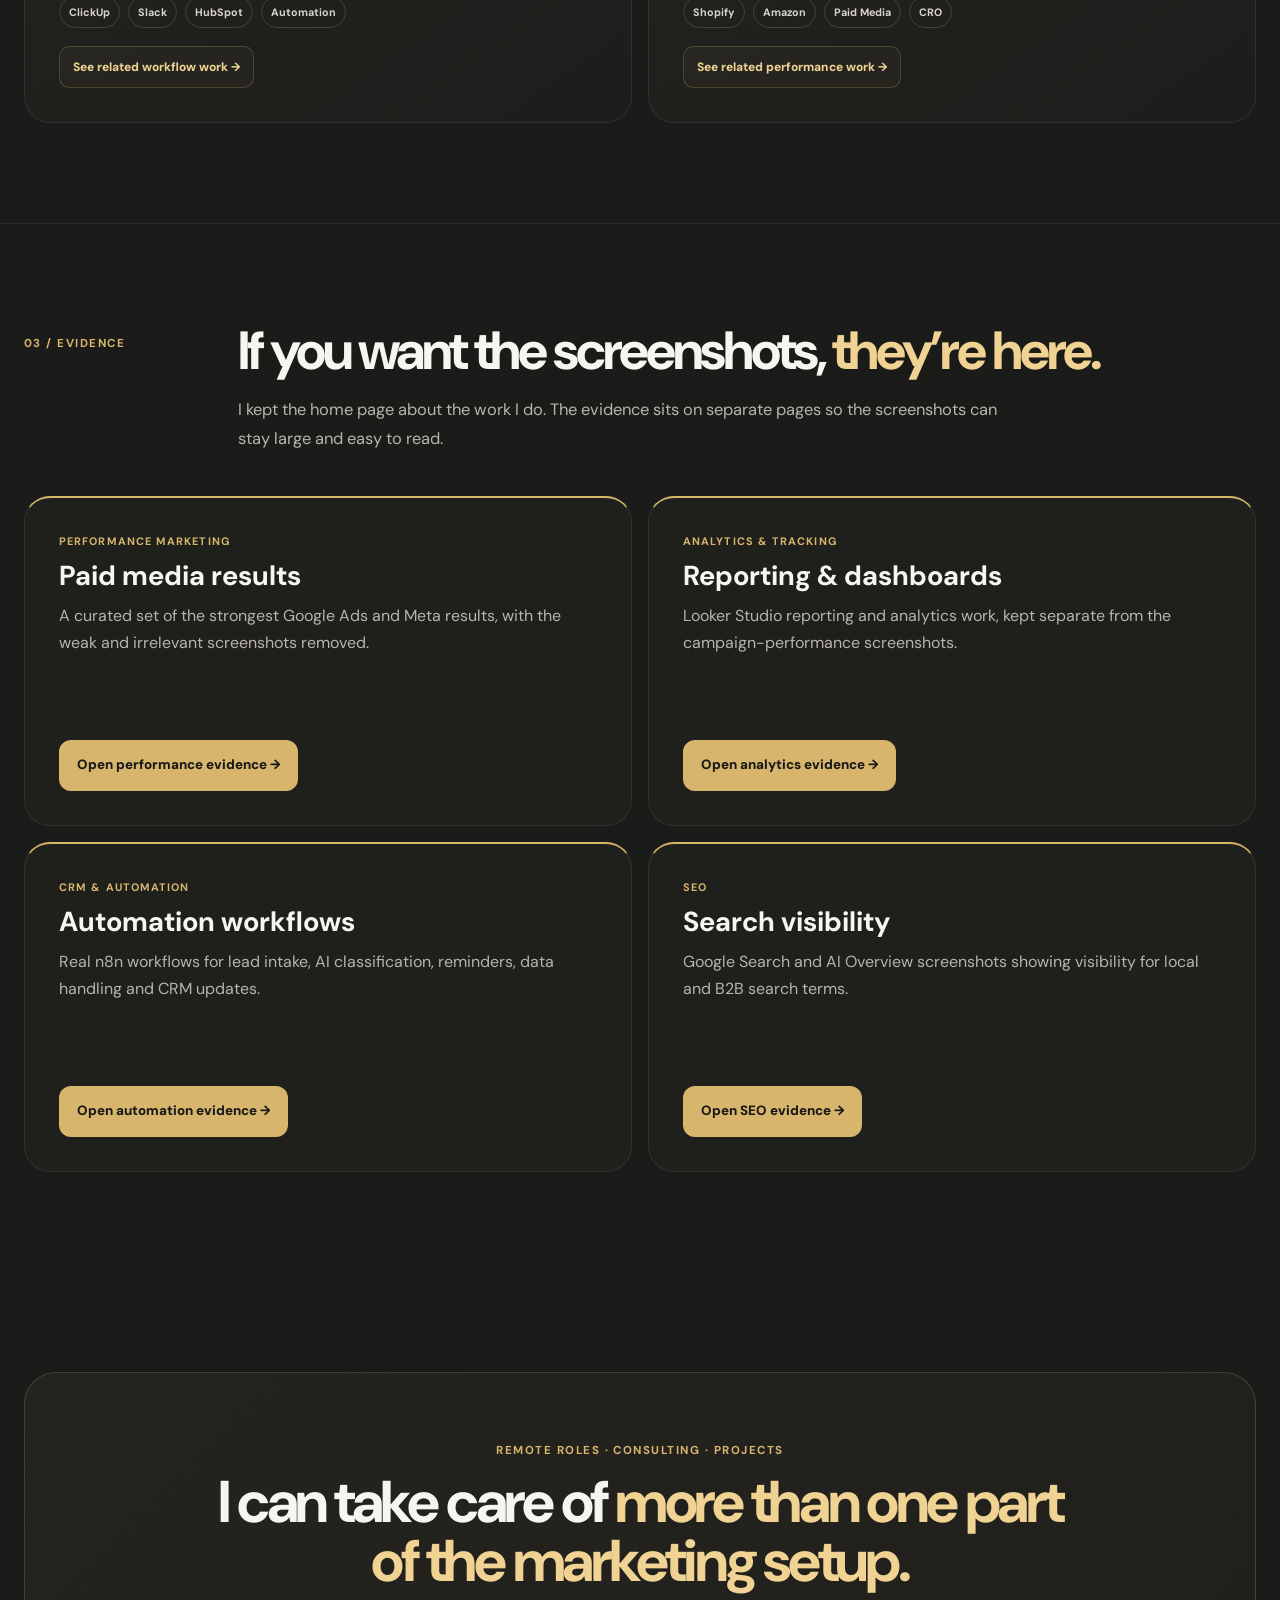
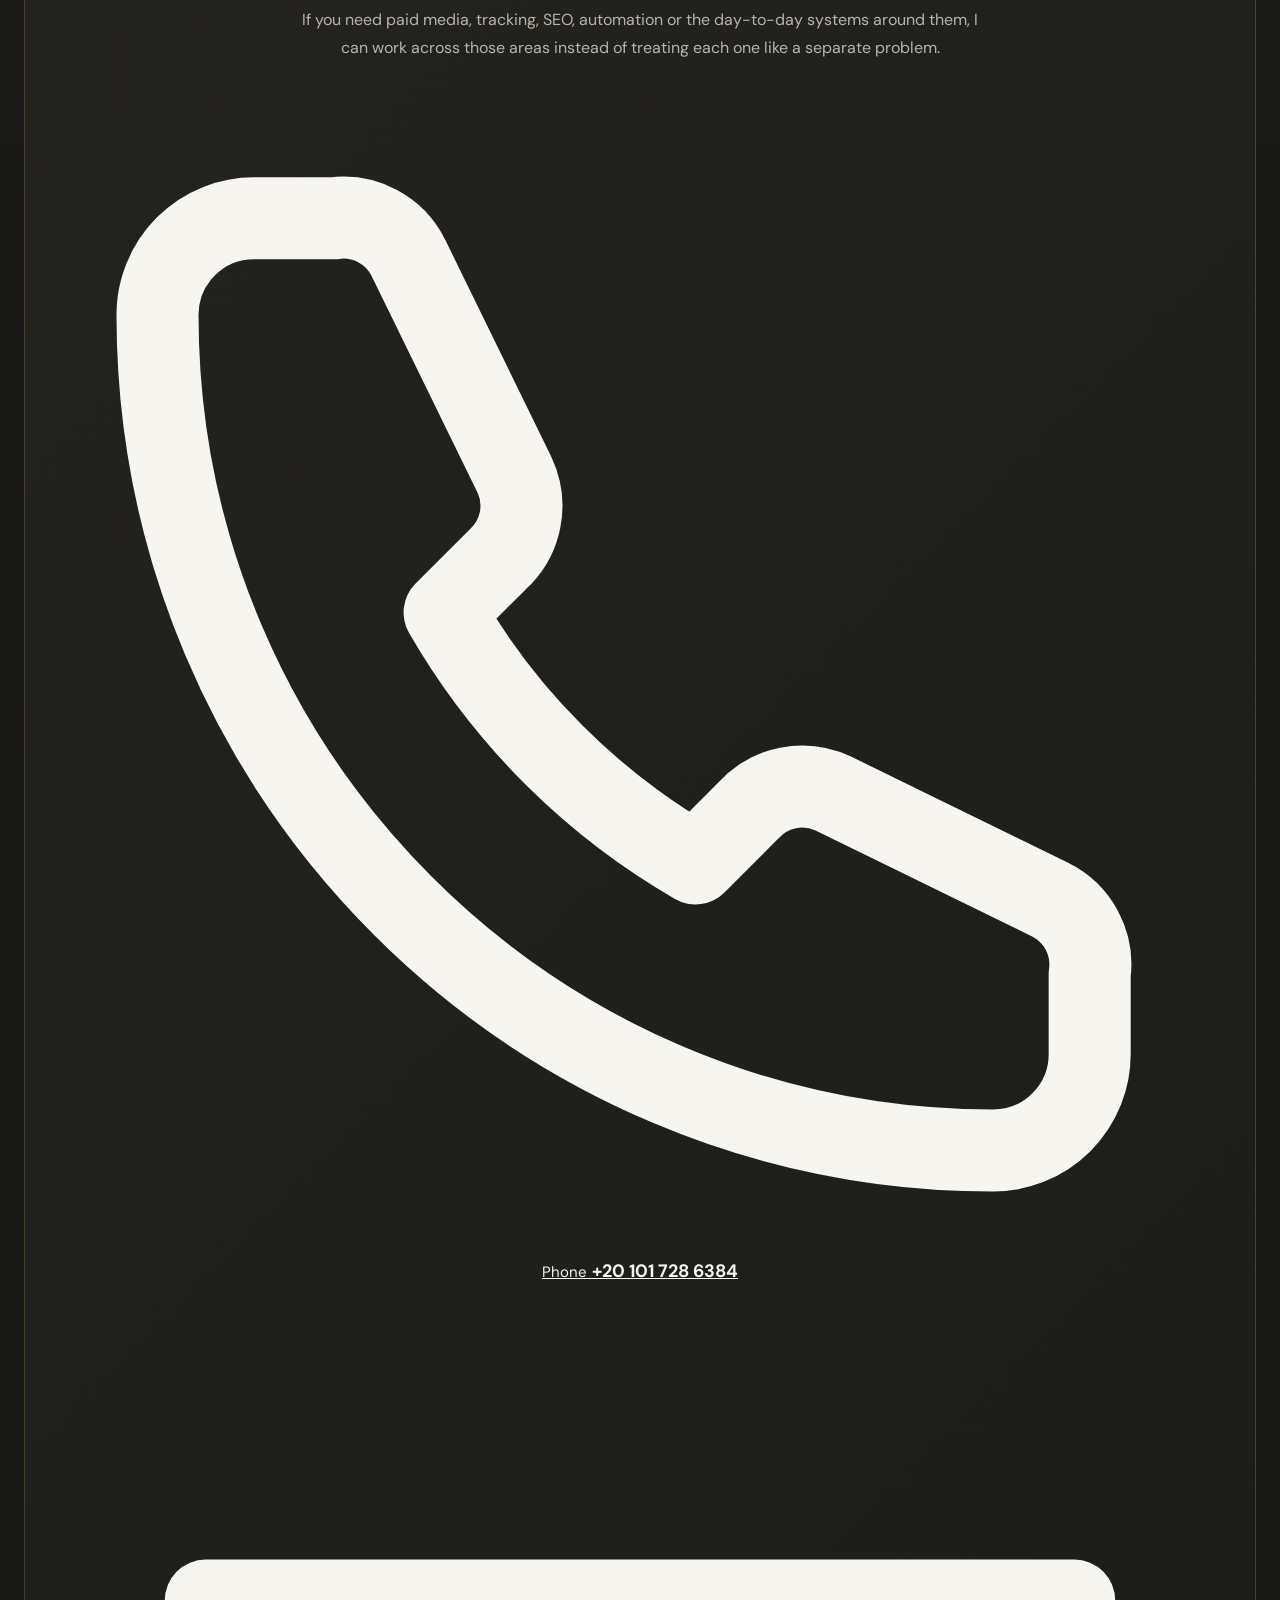
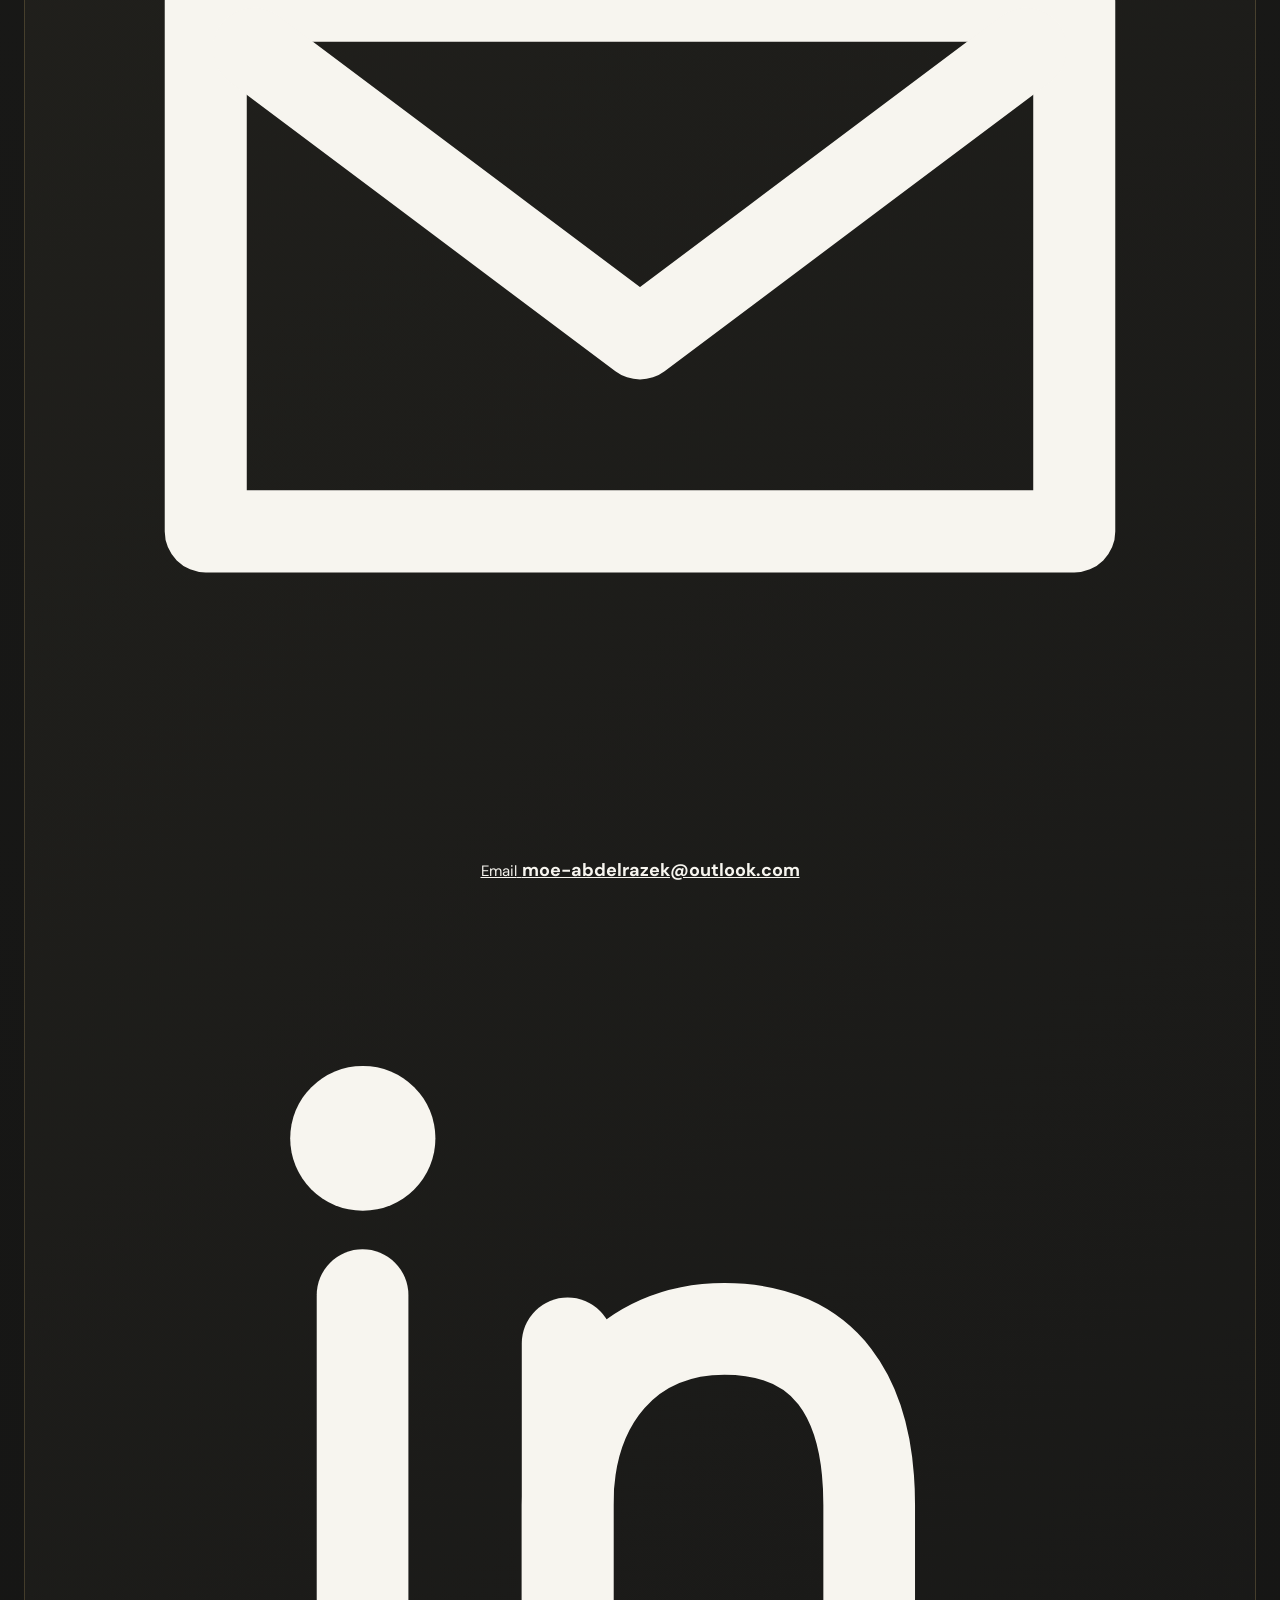
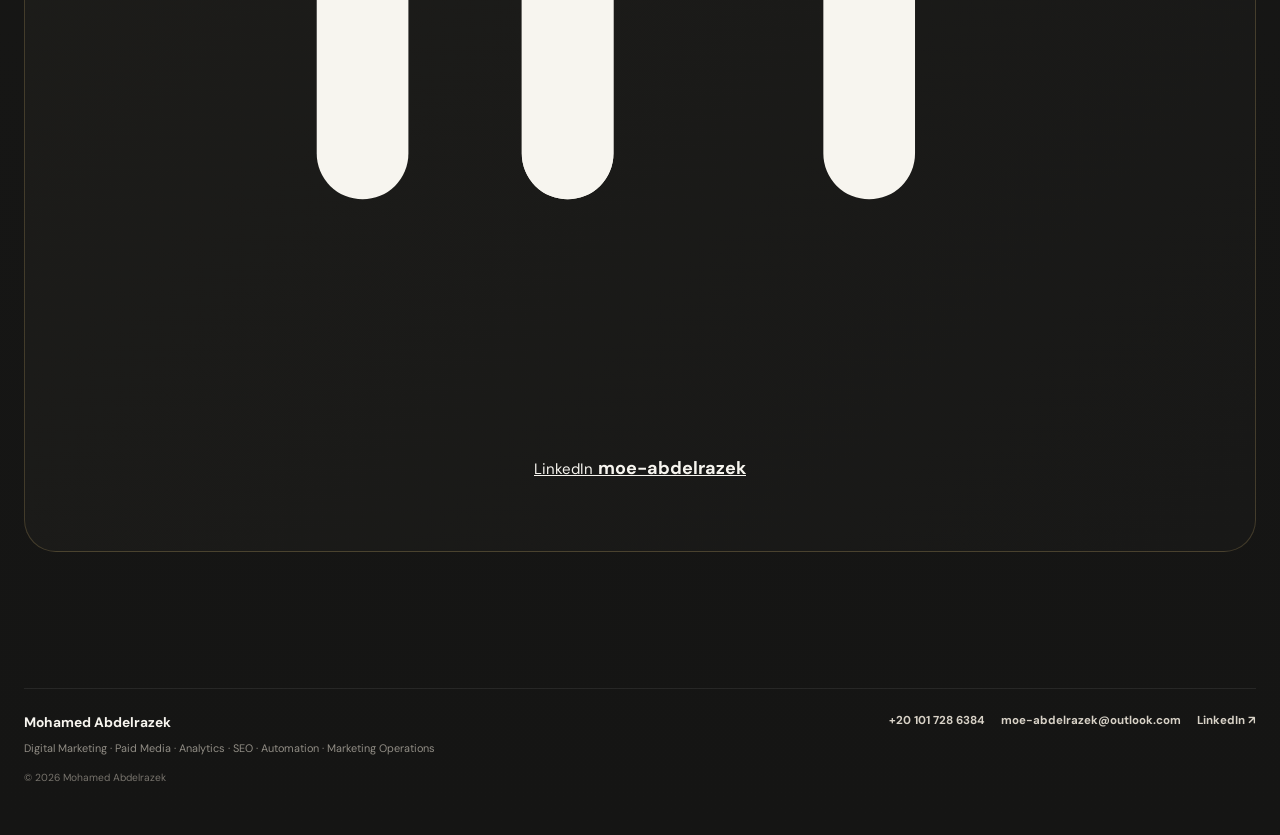
==== commit 80be6b9a: "Add prominent phone email and LinkedIn cards to contact section" ====
--- a/index.html
+++ b/index.html
@@ -226,9 +226,46 @@
       <div class="kicker">Remote roles · consulting · projects</div>
       <h2>I can take care of <span class="serif">more than one part of the marketing setup.</span></h2>
       <p>If you need paid media, tracking, SEO, automation or the day-to-day systems around them, I can work across those areas instead of treating each one like a separate problem.</p>
-      <div class="actions" style="justify-content:center">
-        <a class="btn btn-gold" href="mailto:moe-abdelrazek@outlook.com">Get in touch ↗</a>
-        <a class="btn btn-outline" href="https://www.linkedin.com/in/moe-abdelrazek/" target="_blank" rel="noopener">LinkedIn ↗</a>
+      <div class="contact-methods">
+        <a class="contact-method" href="tel:+201017286384" aria-label="Call Mohamed Abdelrazek">
+          <span class="contact-icon" aria-hidden="true">
+            <svg viewBox="0 0 24 24" fill="none">
+              <path d="M7.2 3.5 9.4 8a1.5 1.5 0 0 1-.35 1.75l-1.1 1.1a14.2 14.2 0 0 0 5.2 5.2l1.1-1.1A1.5 1.5 0 0 1 16 14.6l4.5 2.2a1.5 1.5 0 0 1 .82 1.55V20a2 2 0 0 1-2 2C9.77 22 2 14.23 2 4.68a2 2 0 0 1 2-2h1.65A1.5 1.5 0 0 1 7.2 3.5Z" stroke="currentColor" stroke-width="1.7" stroke-linecap="round" stroke-linejoin="round"/>
+            </svg>
+          </span>
+          <span class="contact-method-text">
+            <small>Phone</small>
+            <strong>+20 101 728 6384</strong>
+          </span>
+        </a>
+
+        <a class="contact-method" href="mailto:moe-abdelrazek@outlook.com" aria-label="Email Mohamed Abdelrazek">
+          <span class="contact-icon" aria-hidden="true">
+            <svg viewBox="0 0 24 24" fill="none">
+              <path d="M3 6.5h18v11H3v-11Z" stroke="currentColor" stroke-width="1.7" stroke-linejoin="round"/>
+              <path d="m4 7.5 8 6 8-6" stroke="currentColor" stroke-width="1.7" stroke-linecap="round" stroke-linejoin="round"/>
+            </svg>
+          </span>
+          <span class="contact-method-text">
+            <small>Email</small>
+            <strong>moe-abdelrazek@outlook.com</strong>
+          </span>
+        </a>
+
+        <a class="contact-method" href="https://www.linkedin.com/in/moe-abdelrazek/" target="_blank" rel="noopener" aria-label="Open Mohamed Abdelrazek on LinkedIn">
+          <span class="contact-icon contact-icon-linkedin" aria-hidden="true">
+            <svg viewBox="0 0 24 24" fill="none">
+              <path d="M6.25 8.5V18" stroke="currentColor" stroke-width="1.9" stroke-linecap="round"/>
+              <path d="M6.25 5.25h.01" stroke="currentColor" stroke-width="3" stroke-linecap="round"/>
+              <path d="M10.5 18v-5.15c0-2.15 1.25-3.65 3.25-3.65 2.1 0 3 1.42 3 3.65V18" stroke="currentColor" stroke-width="1.9" stroke-linecap="round" stroke-linejoin="round"/>
+              <path d="M10.5 9.5V18" stroke="currentColor" stroke-width="1.9" stroke-linecap="round"/>
+            </svg>
+          </span>
+          <span class="contact-method-text">
+            <small>LinkedIn</small>
+            <strong>moe-abdelrazek</strong>
+          </span>
+        </a>
       </div>
     </div>
   </div>
--- a/portfolio.css
+++ b/portfolio.css
@@ -252,3 +252,55 @@
 .evidence-text-card h3{font-size:1.72rem!important}
 .evidence-text-card p{font-size:1rem!important}
 @media(max-width:900px){.evidence-home-four{grid-template-columns:1fr!important}}
+
+
+/* Homepage footer contact details */
+.footer-contact{
+  align-items:flex-start;
+  gap:28px;
+}
+.footer-left{
+  display:flex;
+  flex-direction:column;
+  gap:4px;
+}
+.footer-left strong{
+  color:var(--white);
+  font-size:.86rem;
+}
+.footer-left span{
+  color:#918d85;
+  font-size:.68rem;
+}
+.footer-links{
+  display:flex;
+  flex-wrap:wrap;
+  justify-content:flex-end;
+  gap:9px 16px;
+  margin-left:auto;
+}
+.footer-links a{
+  color:#d8d2c7;
+  text-decoration:none;
+  font-size:.72rem;
+  font-weight:700;
+}
+.footer-links a:hover{
+  color:var(--gold2);
+}
+.footer-copy{
+  padding-top:12px;
+  color:#77736c;
+  font-size:.64rem;
+}
+@media(max-width:760px){
+  .footer-contact{
+    flex-direction:column;
+  }
+  .footer-links{
+    margin-left:0;
+    justify-content:flex-start;
+    flex-direction:column;
+    gap:8px;
+  }
+}
